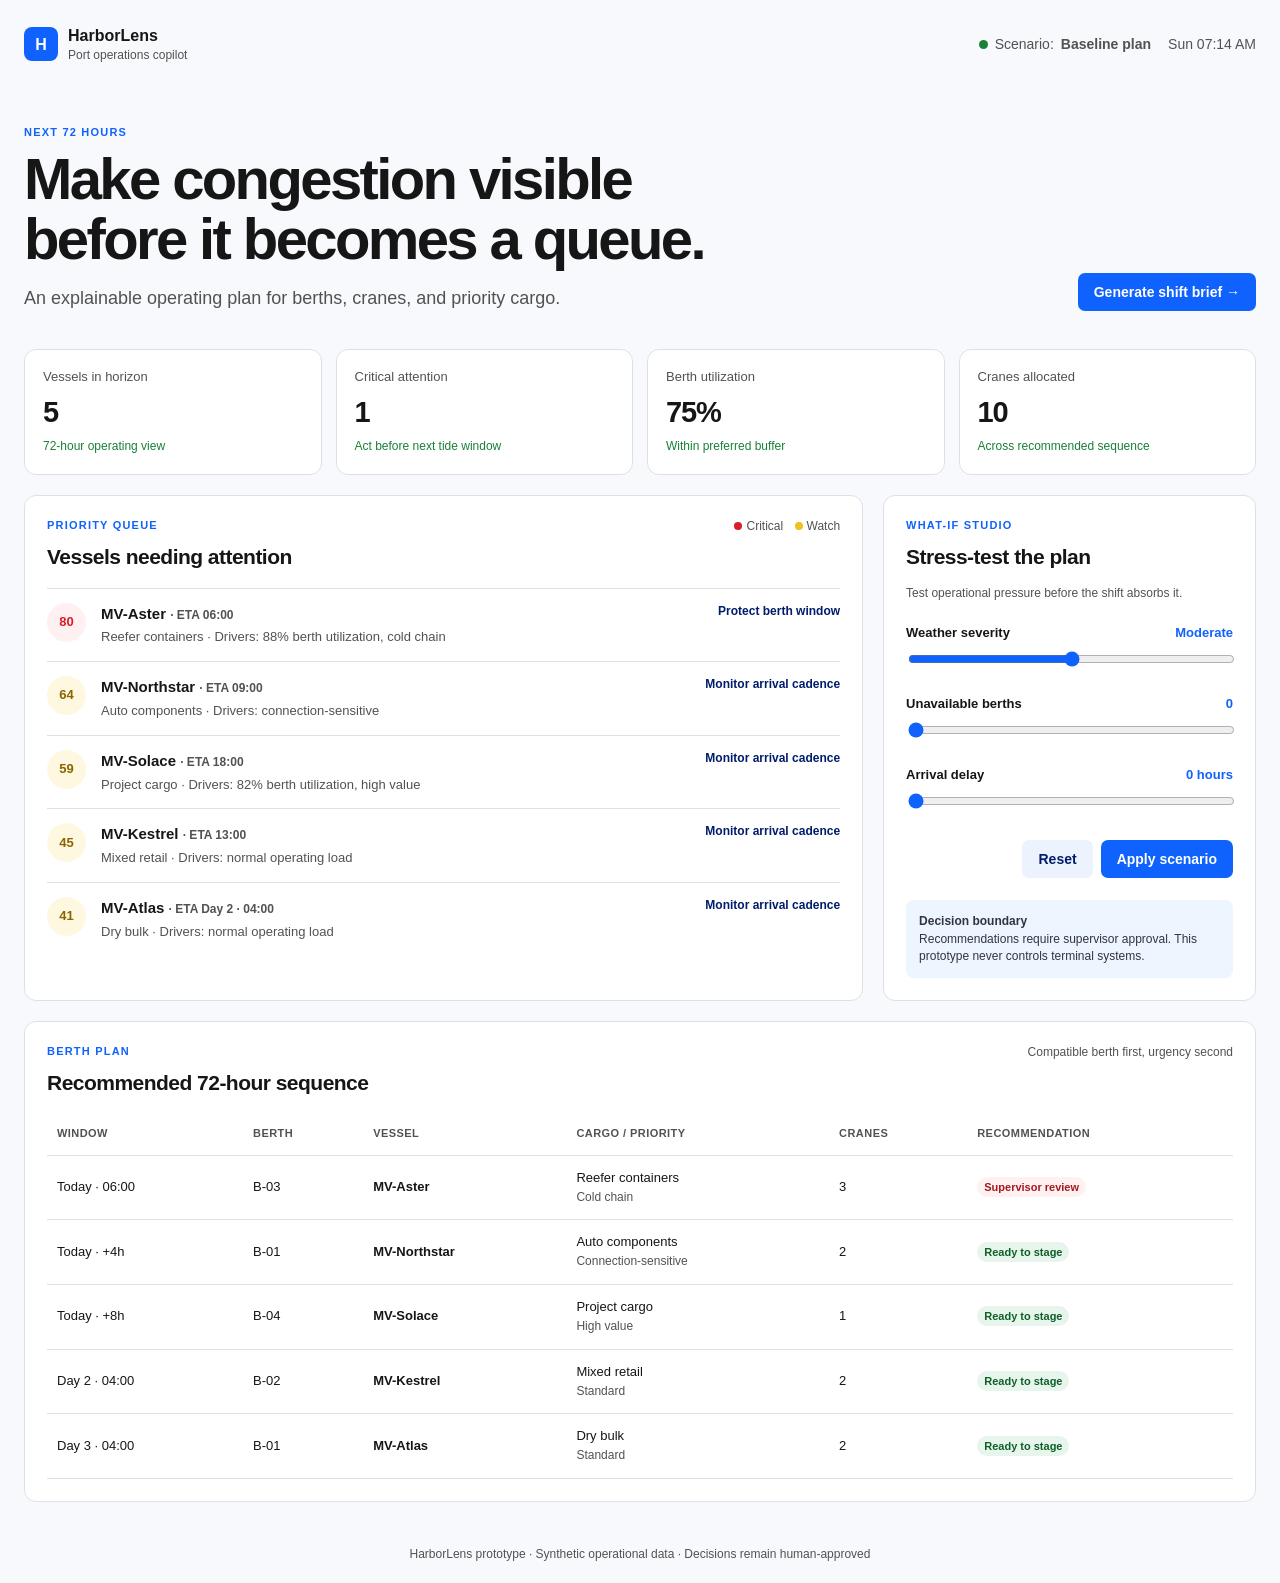
==== src/frontend/index.html @ 8790559b "refactor: separate HarborLens frontend and backend" ====
<!doctype html>
<html lang="en">
  <head>
    <meta charset="UTF-8" />
    <meta name="viewport" content="width=device-width, initial-scale=1.0" />
    <meta name="description" content="HarborLens, explainable port congestion planning." />
    <title>HarborLens | Port Operations Copilot</title>
    <link rel="stylesheet" href="styles.css" />
  </head>
  <body>
    <main class="shell">
      <header class="topbar">
        <div class="brand"><span class="brand-mark" aria-hidden="true">H</span><div><strong>HarborLens</strong><small>Port operations copilot</small></div></div>
        <div class="topbar-status"><span class="dot"></span> Scenario: <strong id="scenario-name">Baseline plan</strong><time id="clock"></time></div>
      </header>

      <section class="hero" aria-labelledby="page-title">
        <div><p class="eyebrow">NEXT 72 HOURS</p><h1 id="page-title">Make congestion visible before it becomes a queue.</h1><p class="lede">An explainable operating plan for berths, cranes, and priority cargo.</p></div>
        <button class="primary" id="brief-button">Generate shift brief <span aria-hidden="true">→</span></button>
      </section>

      <section class="metrics" aria-label="Operational picture" id="metrics"></section>

      <div class="dashboard-grid">
        <section class="panel queue-panel" aria-labelledby="queue-title">
          <div class="panel-heading"><div><p class="eyebrow">PRIORITY QUEUE</p><h2 id="queue-title">Vessels needing attention</h2></div><span class="legend"><i class="critical"></i>Critical <i class="watch"></i>Watch</span></div>
          <div id="vessel-list" class="vessel-list"></div>
        </section>

        <aside class="panel scenario-panel" aria-labelledby="scenario-title">
          <p class="eyebrow">WHAT-IF STUDIO</p><h2 id="scenario-title">Stress-test the plan</h2><p class="subtle">Test operational pressure before the shift absorbs it.</p>
          <label for="weather">Weather severity <output id="weather-value">Moderate</output></label>
          <input id="weather" type="range" min="0" max="2" value="1" step="1" />
          <label for="capacity">Unavailable berths <output id="capacity-value">0</output></label>
          <input id="capacity" type="range" min="0" max="2" value="0" step="1" />
          <label for="arrival">Arrival delay <output id="arrival-value">0 hours</output></label>
          <input id="arrival" type="range" min="0" max="12" value="0" step="2" />
          <div class="scenario-actions"><button class="secondary" id="reset-button">Reset</button><button class="primary" id="apply-button">Apply scenario</button></div>
          <div class="callout"><strong>Decision boundary</strong><br />Recommendations require supervisor approval. This prototype never controls terminal systems.</div>
        </aside>
      </div>

      <section class="panel plan-panel" aria-labelledby="plan-title">
        <div class="panel-heading"><div><p class="eyebrow">BERTH PLAN</p><h2 id="plan-title">Recommended 72-hour sequence</h2></div><span id="plan-note" class="subtle">Compatible berth first, urgency second</span></div>
        <div class="table-wrap"><table><thead><tr><th>Window</th><th>Berth</th><th>Vessel</th><th>Cargo / priority</th><th>Cranes</th><th>Recommendation</th></tr></thead><tbody id="plan-body"></tbody></table></div>
      </section>

      <section class="panel brief-panel" id="brief-panel" aria-labelledby="brief-title" hidden>
        <div class="panel-heading"><div><p class="eyebrow">IBM BOB-READY BRIEF</p><h2 id="brief-title">Grounded shift brief</h2></div><span class="tag">Structured context</span></div>
        <div id="brief-content"></div>
      </section>
    </main>
    <footer>HarborLens prototype · Synthetic operational data · Decisions remain human-approved</footer>
    <script src="app.js"></script>
  </body>
</html>
---- src/frontend/styles.css ----
:root{--blue:#0f62fe;--ink:#161616;--muted:#525252;--line:#dde1e6;--bg:#f7f9fc;--surface:#fff;--red:#da1e28;--amber:#f1c21b;--green:#198038;--navy:#001d6c}*{box-sizing:border-box}body{margin:0;background:var(--bg);color:var(--ink);font-family:IBM Plex Sans,Segoe UI,Arial,sans-serif;line-height:1.45}.shell{max-width:1280px;margin:auto;padding:24px}.topbar{display:flex;justify-content:space-between;align-items:center}.brand{display:flex;align-items:center;gap:10px}.brand-mark{display:grid;place-items:center;width:34px;height:34px;background:var(--blue);color:#fff;font-weight:800;border-radius:8px}.brand small{display:block;color:var(--muted);font-size:12px}.topbar-status{font-size:14px;color:var(--muted);display:flex;gap:7px;align-items:center}.topbar time{margin-left:10px;font-variant-numeric:tabular-nums}.dot{height:9px;width:9px;border-radius:50%;background:var(--green)}.hero{padding:60px 0 38px;display:flex;justify-content:space-between;gap:30px;align-items:end}.eyebrow{color:var(--blue);letter-spacing:.11em;font-size:11px;font-weight:800;margin:0 0 8px}.hero h1{max-width:690px;font-size:clamp(32px,5vw,58px);line-height:1.04;letter-spacing:-.045em;margin:0}.lede{font-size:18px;color:var(--muted);margin:16px 0 0}.primary,.secondary{border:0;border-radius:7px;padding:11px 16px;font-weight:700;font-size:14px;cursor:pointer;white-space:nowrap}.primary{background:var(--blue);color:#fff}.primary:hover{background:#0043ce}.secondary{background:#edf2ff;color:var(--navy)}button:focus-visible,input:focus-visible{outline:3px solid #a6c8ff;outline-offset:2px}.metrics{display:grid;grid-template-columns:repeat(4,1fr);gap:14px;margin-bottom:20px}.metric,.panel{background:var(--surface);border:1px solid var(--line);border-radius:12px}.metric{padding:18px}.metric span{color:var(--muted);font-size:13px;display:block}.metric strong{font-size:29px;letter-spacing:-.04em;display:block;margin-top:4px}.metric em{font-style:normal;font-size:12px;color:var(--green)}.dashboard-grid{display:grid;grid-template-columns:minmax(0,1.8fr) minmax(280px,.8fr);gap:20px}.panel{padding:22px}.panel-heading{display:flex;justify-content:space-between;gap:12px;align-items:start}.panel h2{font-size:21px;letter-spacing:-.025em;margin:0}.legend,.subtle{font-size:12px;color:var(--muted)}.legend i{height:8px;width:8px;border-radius:50%;display:inline-block;margin:0 4px 0 8px}.critical{background:var(--red)}.watch{background:var(--amber)}.vessel-list{margin-top:15px}.vessel{padding:14px 0;border-top:1px solid var(--line);display:grid;grid-template-columns:42px 1fr auto;gap:12px;align-items:start}.score{width:39px;height:39px;display:grid;place-items:center;border-radius:50%;font-size:13px;font-weight:800;background:#fff1f1;color:var(--red)}.score.watch{background:#fff8e1;color:#8a6500}.vessel h3{font-size:15px;margin:0}.vessel p{margin:4px 0 0;color:var(--muted);font-size:13px}.vessel .action{font-size:12px;text-align:right;max-width:150px;color:var(--navy);font-weight:700}.scenario-panel label{display:flex;justify-content:space-between;font-size:13px;font-weight:700;margin-top:22px}.scenario-panel output{color:var(--blue)}input[type=range]{width:100%;accent-color:var(--blue);margin-top:8px}.scenario-actions{display:flex;justify-content:flex-end;gap:8px;margin-top:25px}.callout{font-size:12px;padding:13px;border-radius:8px;background:#edf5ff;margin-top:22px;color:#334}.plan-panel{margin-top:20px}.table-wrap{overflow:auto;margin-top:14px}table{width:100%;border-collapse:collapse;font-size:13px;text-align:left}th{color:var(--muted);font-size:11px;letter-spacing:.04em;text-transform:uppercase}th,td{padding:13px 10px;border-bottom:1px solid var(--line)}td:first-child{font-variant-numeric:tabular-nums;white-space:nowrap}.badge{font-size:11px;padding:4px 7px;border-radius:99px;background:#e8f5ed;color:#0e6027;font-weight:700}.badge.attention{background:#fff1f1;color:#a2191f}.brief-panel{margin-top:20px;border-color:#a6c8ff}.tag{color:var(--navy);background:#edf2ff;border-radius:99px;padding:4px 8px;font-size:11px;font-weight:700}.brief-grid{display:grid;grid-template-columns:1fr 1fr;gap:22px;margin-top:15px}.brief-grid h3{font-size:14px;margin:0 0 7px}.brief-grid p,.brief-grid li{font-size:13px;color:#393939}.brief-grid ul{padding-left:18px;margin:0}footer{text-align:center;color:var(--muted);font-size:12px;padding:20px}@media(max-width:760px){.shell{padding:16px}.topbar-status{display:none}.hero{padding:38px 0 28px;align-items:start;flex-direction:column}.metrics{grid-template-columns:1fr 1fr}.dashboard-grid{grid-template-columns:1fr}.brief-grid{grid-template-columns:1fr}.vessel{grid-template-columns:39px 1fr}.vessel .action{grid-column:2;text-align:left}}
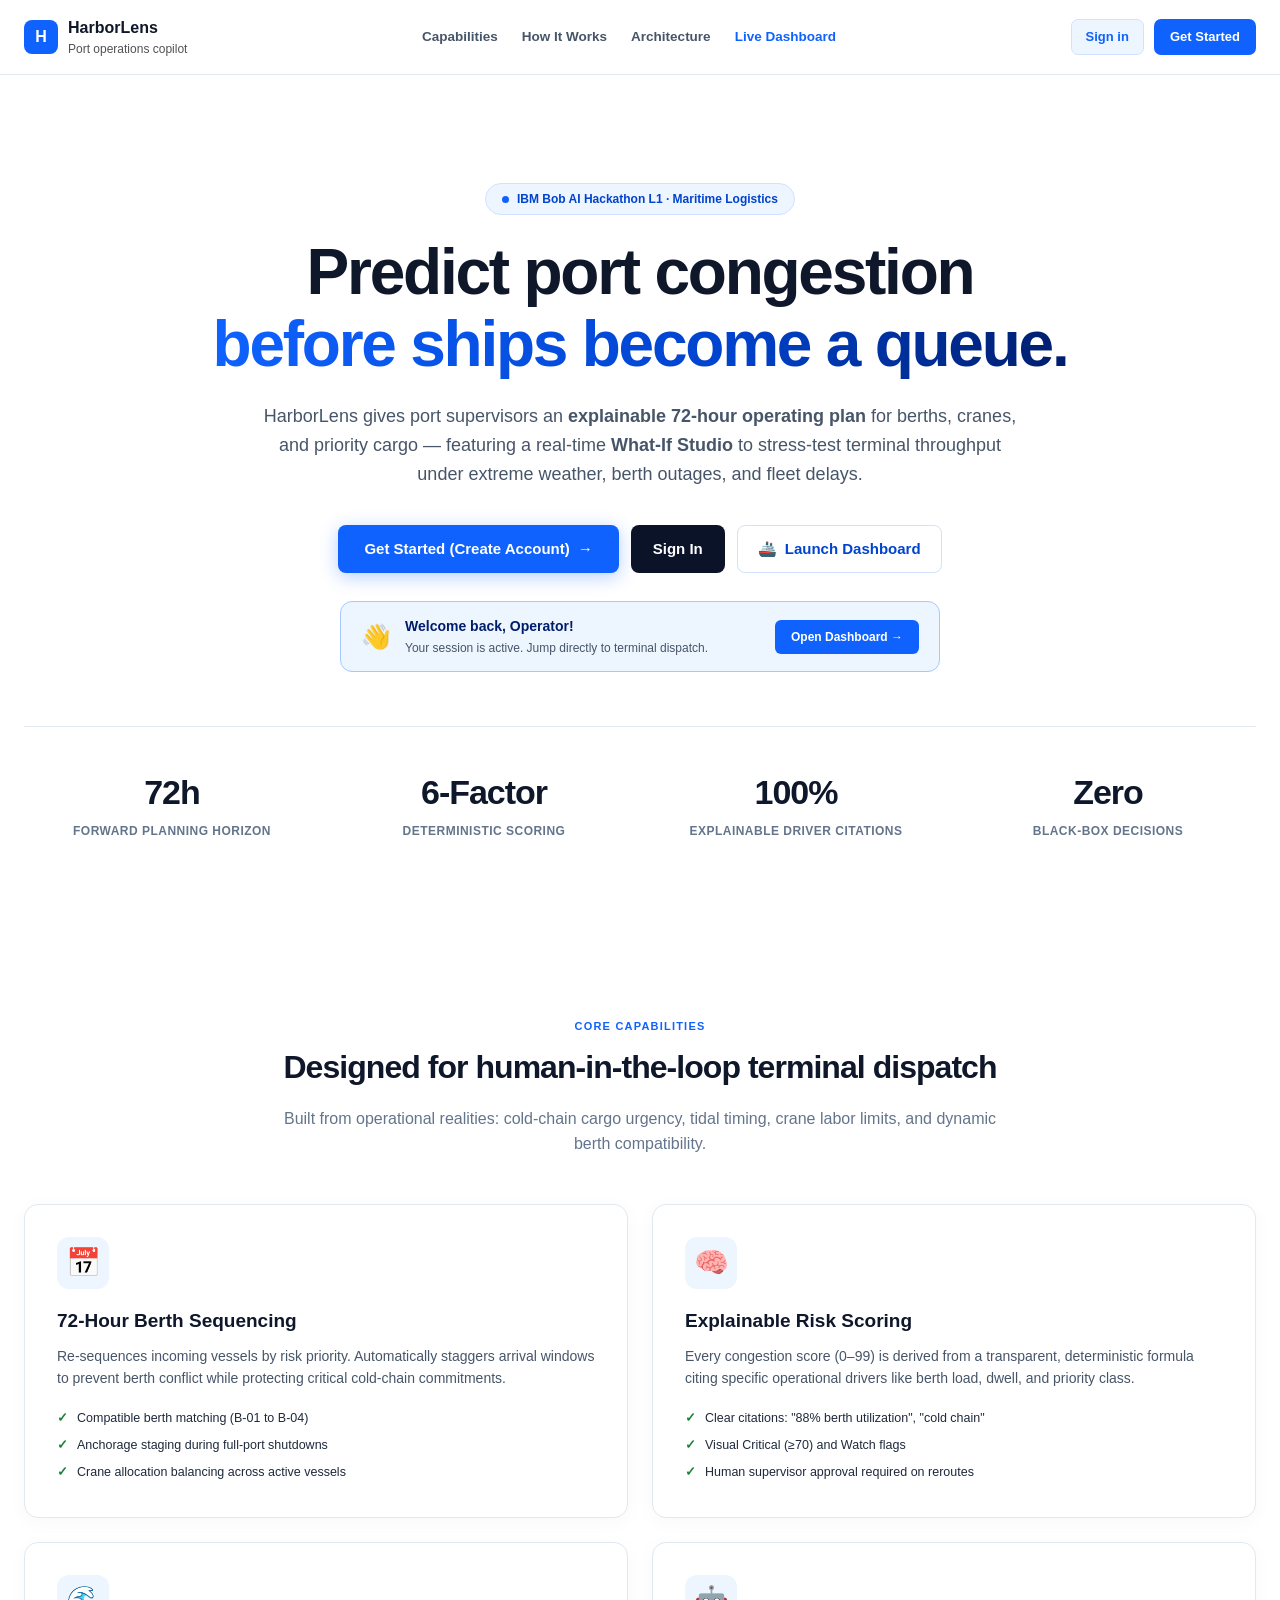
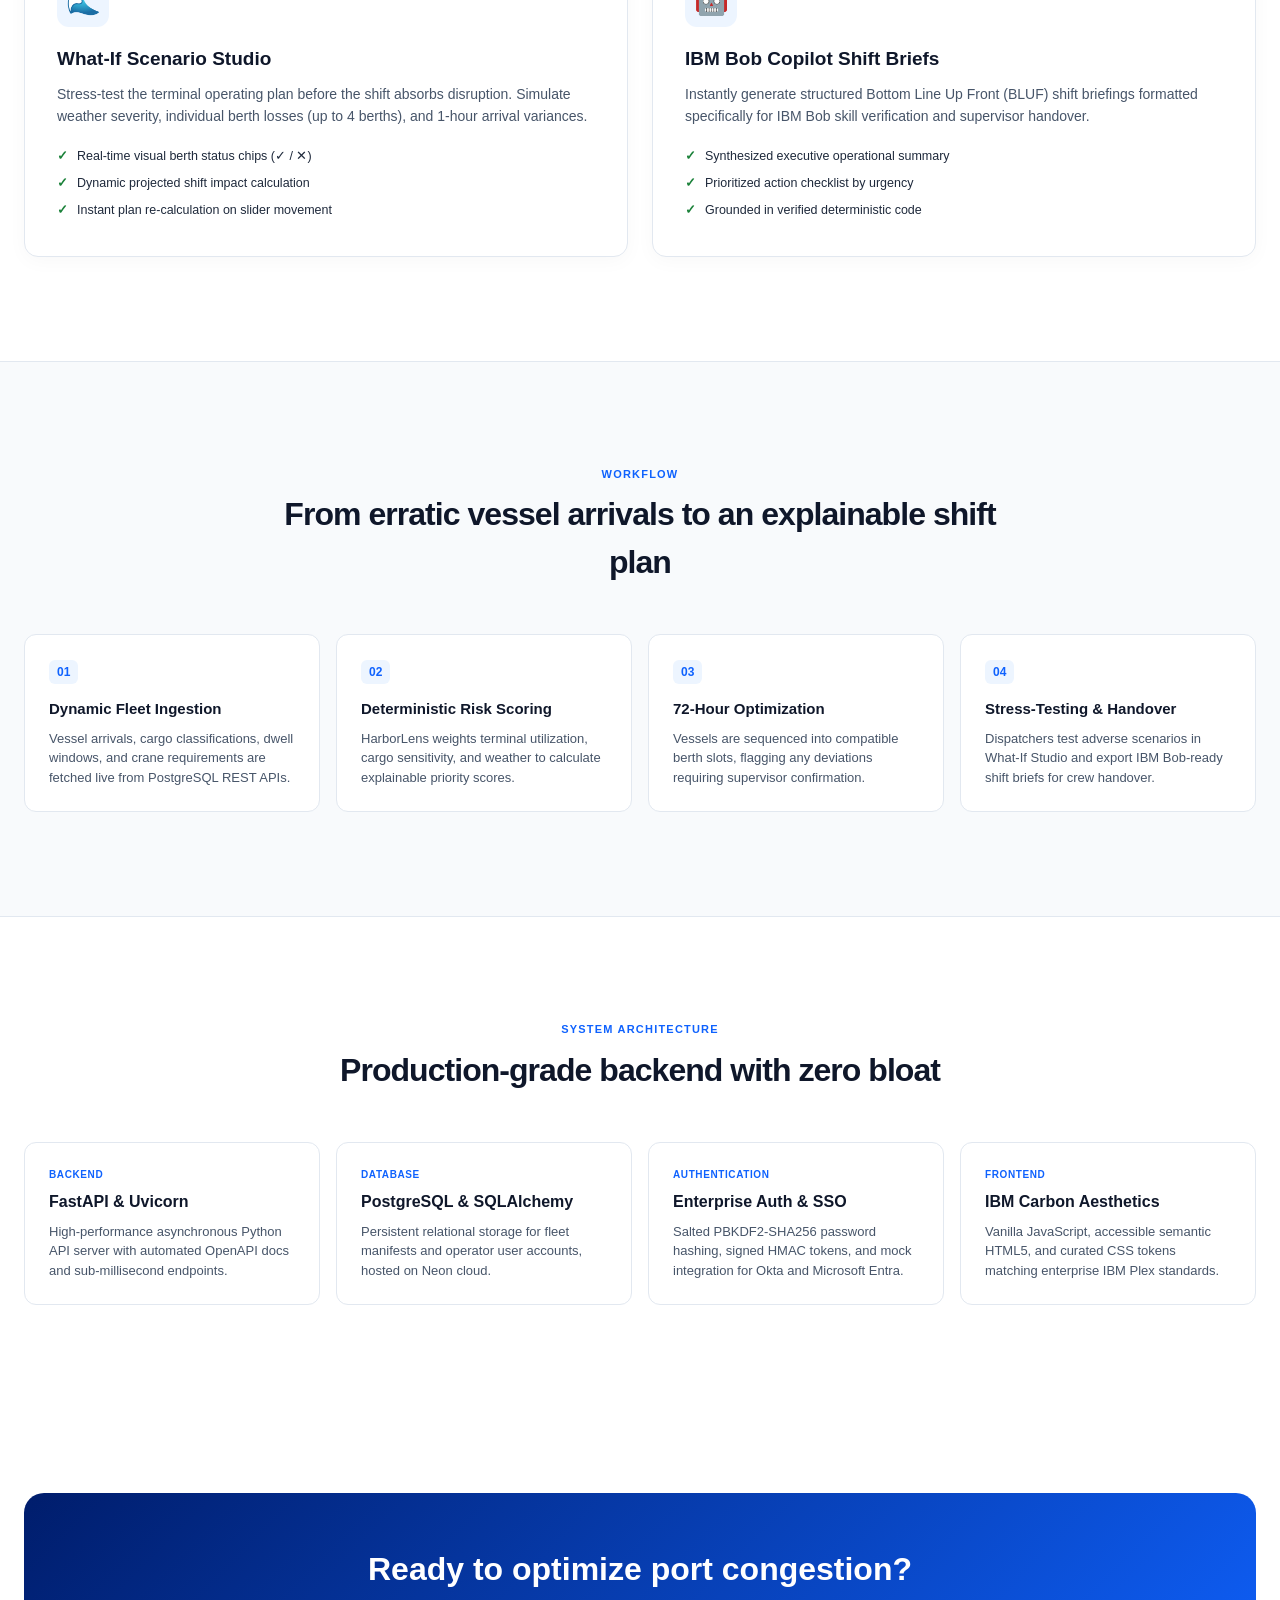
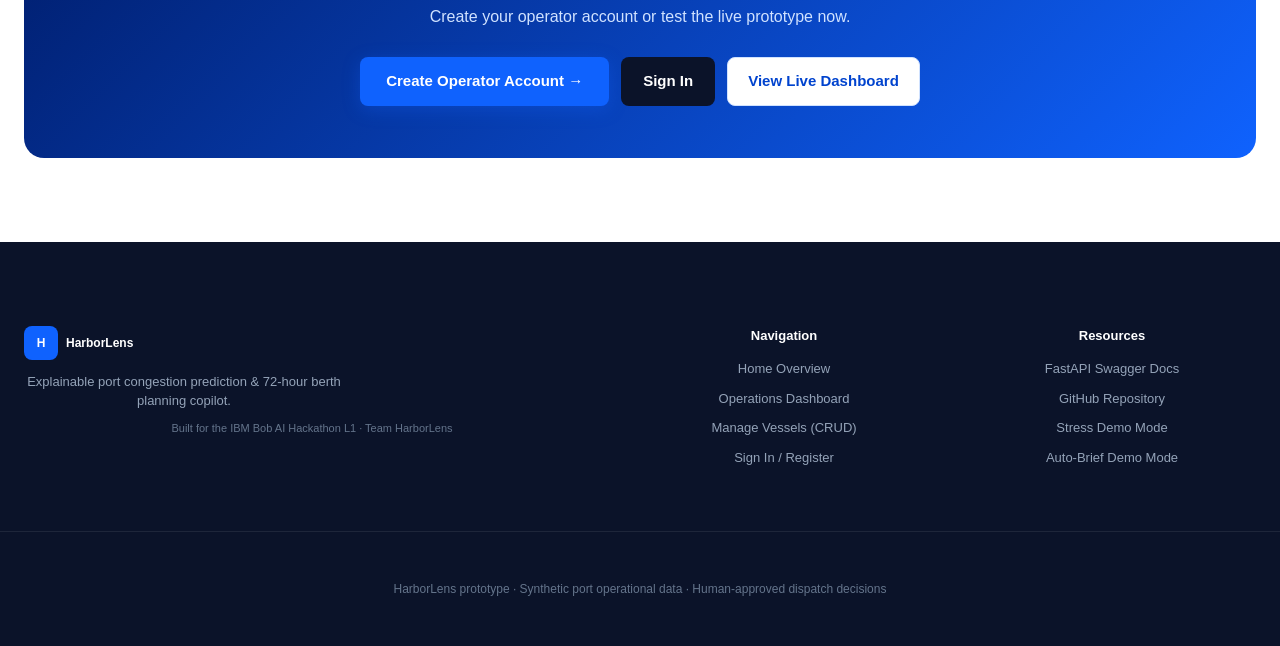
==== commit 12d75cbc: "feat: full-stack upgrade — dynamic DB, auth, admin CRUD, sign-out → landing page - Backend: FastAPI " ====
--- a/src/frontend/index.html
+++ b/src/frontend/index.html
@@ -3,54 +3,338 @@
   <head>
     <meta charset="UTF-8" />
     <meta name="viewport" content="width=device-width, initial-scale=1.0" />
-    <meta name="description" content="HarborLens, explainable port congestion planning." />
-    <title>HarborLens | Port Operations Copilot</title>
+    <meta name="description" content="HarborLens — Explainable port congestion prediction and 72-hour berth/crane planning copilot." />
+    <title>HarborLens | Port Operations Copilot & Congestion Intelligence</title>
     <link rel="stylesheet" href="styles.css" />
   </head>
-  <body>
-    <main class="shell">
-      <header class="topbar">
-        <div class="brand"><span class="brand-mark" aria-hidden="true">H</span><div><strong>HarborLens</strong><small>Port operations copilot</small></div></div>
-        <div class="topbar-status"><span class="dot"></span> Scenario: <strong id="scenario-name">Baseline plan</strong><time id="clock"></time></div>
-      </header>
-
-      <section class="hero" aria-labelledby="page-title">
-        <div><p class="eyebrow">NEXT 72 HOURS</p><h1 id="page-title">Make congestion visible before it becomes a queue.</h1><p class="lede">An explainable operating plan for berths, cranes, and priority cargo.</p></div>
-        <button class="primary" id="brief-button">Generate shift brief <span aria-hidden="true">→</span></button>
-      </section>
-
-      <section class="metrics" aria-label="Operational picture" id="metrics"></section>
-
-      <div class="dashboard-grid">
-        <section class="panel queue-panel" aria-labelledby="queue-title">
-          <div class="panel-heading"><div><p class="eyebrow">PRIORITY QUEUE</p><h2 id="queue-title">Vessels needing attention</h2></div><span class="legend"><i class="critical"></i>Critical <i class="watch"></i>Watch</span></div>
-          <div id="vessel-list" class="vessel-list"></div>
-        </section>
-
-        <aside class="panel scenario-panel" aria-labelledby="scenario-title">
-          <p class="eyebrow">WHAT-IF STUDIO</p><h2 id="scenario-title">Stress-test the plan</h2><p class="subtle">Test operational pressure before the shift absorbs it.</p>
-          <label for="weather">Weather severity <output id="weather-value">Moderate</output></label>
-          <input id="weather" type="range" min="0" max="2" value="1" step="1" />
-          <label for="capacity">Unavailable berths <output id="capacity-value">0</output></label>
-          <input id="capacity" type="range" min="0" max="2" value="0" step="1" />
-          <label for="arrival">Arrival delay <output id="arrival-value">0 hours</output></label>
-          <input id="arrival" type="range" min="0" max="12" value="0" step="2" />
-          <div class="scenario-actions"><button class="secondary" id="reset-button">Reset</button><button class="primary" id="apply-button">Apply scenario</button></div>
-          <div class="callout"><strong>Decision boundary</strong><br />Recommendations require supervisor approval. This prototype never controls terminal systems.</div>
-        </aside>
-      </div>
-
-      <section class="panel plan-panel" aria-labelledby="plan-title">
-        <div class="panel-heading"><div><p class="eyebrow">BERTH PLAN</p><h2 id="plan-title">Recommended 72-hour sequence</h2></div><span id="plan-note" class="subtle">Compatible berth first, urgency second</span></div>
-        <div class="table-wrap"><table><thead><tr><th>Window</th><th>Berth</th><th>Vessel</th><th>Cargo / priority</th><th>Cranes</th><th>Recommendation</th></tr></thead><tbody id="plan-body"></tbody></table></div>
-      </section>
-
-      <section class="panel brief-panel" id="brief-panel" aria-labelledby="brief-title" hidden>
-        <div class="panel-heading"><div><p class="eyebrow">IBM BOB-READY BRIEF</p><h2 id="brief-title">Grounded shift brief</h2></div><span class="tag">Structured context</span></div>
-        <div id="brief-content"></div>
-      </section>
-    </main>
-    <footer>HarborLens prototype · Synthetic operational data · Decisions remain human-approved</footer>
-    <script src="app.js"></script>
+  <body class="landing-body">
+    <!-- Navigation Header -->
+    <header class="landing-header">
+      <div class="shell landing-nav-shell">
+        <div class="brand">
+          <a href="index.html" class="brand-link">
+            <span class="brand-mark" aria-hidden="true">H</span>
+            <div>
+              <strong>HarborLens</strong>
+              <small>Port operations copilot</small>
+            </div>
+          </a>
+        </div>
+
+        <nav class="landing-nav-links">
+          <a href="#capabilities">Capabilities</a>
+          <a href="#how-it-works">How It Works</a>
+          <a href="#architecture">Architecture</a>
+          <a href="dashboard.html" class="nav-highlight">Live Dashboard</a>
+        </nav>
+
+        <div class="landing-nav-auth" id="landing-auth-container">
+          <a href="login.html#signin" class="btn-landing-secondary">Sign in</a>
+          <a href="login.html#register" class="btn-landing-primary">Get Started</a>
+        </div>
+      </div>
+    </header>
+
+    <!-- Hero Section -->
+    <section class="landing-hero">
+      <div class="shell">
+        <div class="landing-badge-row">
+          <span class="landing-badge">
+            <span class="landing-badge-dot"></span>
+            IBM Bob AI Hackathon L1 · Maritime Logistics
+          </span>
+        </div>
+
+        <h1 class="landing-headline">
+          Predict port congestion <br />
+          <span class="headline-gradient">before ships become a queue.</span>
+        </h1>
+
+        <p class="landing-subhead">
+          HarborLens gives port supervisors an <strong>explainable 72-hour operating plan</strong> for berths, cranes, and priority cargo — featuring a real-time <strong>What-If Studio</strong> to stress-test terminal throughput under extreme weather, berth outages, and fleet delays.
+        </p>
+
+        <div class="landing-cta-group">
+          <a href="login.html#register" class="btn-cta-primary" id="cta-get-started">
+            Get Started (Create Account)
+            <span aria-hidden="true">→</span>
+          </a>
+          <a href="login.html#signin" class="btn-cta-secondary" id="cta-signin">
+            Sign In
+          </a>
+          <a href="dashboard.html" class="btn-cta-ghost">
+            <span>🚢</span> Launch Dashboard
+          </a>
+        </div>
+
+        <!-- Logged In Quick Banner (Dynamically shown if signed in) -->
+        <div id="logged-in-banner" class="logged-in-banner" hidden>
+          <span class="logged-in-icon">👋</span>
+          <div>
+            <strong>Welcome back, <span id="banner-user-name">Operator</span>!</strong>
+            <p>Your session is active. Jump directly to terminal dispatch.</p>
+          </div>
+          <a href="dashboard.html" class="btn-banner-dashboard">Open Dashboard →</a>
+        </div>
+
+        <!-- Stats Bar -->
+        <div class="landing-stats-grid">
+          <div class="landing-stat-card">
+            <strong>72h</strong>
+            <span>Forward Planning Horizon</span>
+          </div>
+          <div class="landing-stat-card">
+            <strong>6-Factor</strong>
+            <span>Deterministic Scoring</span>
+          </div>
+          <div class="landing-stat-card">
+            <strong>100%</strong>
+            <span>Explainable Driver Citations</span>
+          </div>
+          <div class="landing-stat-card">
+            <strong>Zero</strong>
+            <span>Black-Box Decisions</span>
+          </div>
+        </div>
+      </div>
+    </section>
+
+    <!-- Capabilities Section -->
+    <section class="landing-section" id="capabilities">
+      <div class="shell">
+        <div class="section-header">
+          <p class="eyebrow">CORE CAPABILITIES</p>
+          <h2>Designed for human-in-the-loop terminal dispatch</h2>
+          <p class="section-lede">
+            Built from operational realities: cold-chain cargo urgency, tidal timing, crane labor limits, and dynamic berth compatibility.
+          </p>
+        </div>
+
+        <div class="capabilities-grid">
+          <!-- Card 1 -->
+          <article class="capability-card">
+            <div class="cap-icon-box">📅</div>
+            <h3>72-Hour Berth Sequencing</h3>
+            <p>
+              Re-sequences incoming vessels by risk priority. Automatically staggers arrival windows to prevent berth conflict while protecting critical cold-chain commitments.
+            </p>
+            <ul class="cap-features">
+              <li>Compatible berth matching (B-01 to B-04)</li>
+              <li>Anchorage staging during full-port shutdowns</li>
+              <li>Crane allocation balancing across active vessels</li>
+            </ul>
+          </article>
+
+          <!-- Card 2 -->
+          <article class="capability-card">
+            <div class="cap-icon-box">🧠</div>
+            <h3>Explainable Risk Scoring</h3>
+            <p>
+              Every congestion score (0–99) is derived from a transparent, deterministic formula citing specific operational drivers like berth load, dwell, and priority class.
+            </p>
+            <ul class="cap-features">
+              <li>Clear citations: "88% berth utilization", "cold chain"</li>
+              <li>Visual Critical (≥70) and Watch flags</li>
+              <li>Human supervisor approval required on reroutes</li>
+            </ul>
+          </article>
+
+          <!-- Card 3 -->
+          <article class="capability-card">
+            <div class="cap-icon-box">🌊</div>
+            <h3>What-If Scenario Studio</h3>
+            <p>
+              Stress-test the terminal operating plan before the shift absorbs disruption. Simulate weather severity, individual berth losses (up to 4 berths), and 1-hour arrival variances.
+            </p>
+            <ul class="cap-features">
+              <li>Real-time visual berth status chips (✓ / ✕)</li>
+              <li>Dynamic projected shift impact calculation</li>
+              <li>Instant plan re-calculation on slider movement</li>
+            </ul>
+          </article>
+
+          <!-- Card 4 -->
+          <article class="capability-card">
+            <div class="cap-icon-box">🤖</div>
+            <h3>IBM Bob Copilot Shift Briefs</h3>
+            <p>
+              Instantly generate structured Bottom Line Up Front (BLUF) shift briefings formatted specifically for IBM Bob skill verification and supervisor handover.
+            </p>
+            <ul class="cap-features">
+              <li>Synthesized executive operational summary</li>
+              <li>Prioritized action checklist by urgency</li>
+              <li>Grounded in verified deterministic code</li>
+            </ul>
+          </article>
+        </div>
+      </div>
+    </section>
+
+    <!-- How It Works Section -->
+    <section class="landing-section section-alternate" id="how-it-works">
+      <div class="shell">
+        <div class="section-header">
+          <p class="eyebrow">WORKFLOW</p>
+          <h2>From erratic vessel arrivals to an explainable shift plan</h2>
+        </div>
+
+        <div class="workflow-steps">
+          <div class="step-card">
+            <span class="step-number">01</span>
+            <h4>Dynamic Fleet Ingestion</h4>
+            <p>Vessel arrivals, cargo classifications, dwell windows, and crane requirements are fetched live from PostgreSQL REST APIs.</p>
+          </div>
+          <div class="step-card">
+            <span class="step-number">02</span>
+            <h4>Deterministic Risk Scoring</h4>
+            <p>HarborLens weights terminal utilization, cargo sensitivity, and weather to calculate explainable priority scores.</p>
+          </div>
+          <div class="step-card">
+            <span class="step-number">03</span>
+            <h4>72-Hour Optimization</h4>
+            <p>Vessels are sequenced into compatible berth slots, flagging any deviations requiring supervisor confirmation.</p>
+          </div>
+          <div class="step-card">
+            <span class="step-number">04</span>
+            <h4>Stress-Testing & Handover</h4>
+            <p>Dispatchers test adverse scenarios in What-If Studio and export IBM Bob-ready shift briefs for crew handover.</p>
+          </div>
+        </div>
+      </div>
+    </section>
+
+    <!-- Architecture & Technology Section -->
+    <section class="landing-section" id="architecture">
+      <div class="shell">
+        <div class="section-header">
+          <p class="eyebrow">SYSTEM ARCHITECTURE</p>
+          <h2>Production-grade backend with zero bloat</h2>
+        </div>
+
+        <div class="tech-grid">
+          <div class="tech-card">
+            <div class="tech-badge">BACKEND</div>
+            <h3>FastAPI & Uvicorn</h3>
+            <p>High-performance asynchronous Python API server with automated OpenAPI docs and sub-millisecond endpoints.</p>
+          </div>
+          <div class="tech-card">
+            <div class="tech-badge">DATABASE</div>
+            <h3>PostgreSQL & SQLAlchemy</h3>
+            <p>Persistent relational storage for fleet manifests and operator user accounts, hosted on Neon cloud.</p>
+          </div>
+          <div class="tech-card">
+            <div class="tech-badge">AUTHENTICATION</div>
+            <h3>Enterprise Auth & SSO</h3>
+            <p>Salted PBKDF2-SHA256 password hashing, signed HMAC tokens, and mock integration for Okta and Microsoft Entra.</p>
+          </div>
+          <div class="tech-card">
+            <div class="tech-badge">FRONTEND</div>
+            <h3>IBM Carbon Aesthetics</h3>
+            <p>Vanilla JavaScript, accessible semantic HTML5, and curated CSS tokens matching enterprise IBM Plex standards.</p>
+          </div>
+        </div>
+      </div>
+    </section>
+
+    <!-- CTA Banner Section -->
+    <section class="landing-cta-banner">
+      <div class="shell">
+        <div class="cta-banner-card">
+          <h2>Ready to optimize port congestion?</h2>
+          <p>Create your operator account or test the live prototype now.</p>
+          <div class="cta-banner-buttons">
+            <a href="login.html#register" class="btn-cta-primary">Create Operator Account →</a>
+            <a href="login.html#signin" class="btn-cta-secondary">Sign In</a>
+            <a href="dashboard.html" class="btn-cta-ghost">View Live Dashboard</a>
+          </div>
+        </div>
+      </div>
+    </section>
+
+    <!-- Footer -->
+    <footer class="landing-footer">
+      <div class="shell landing-footer-shell">
+        <div class="footer-brand">
+          <div class="brand">
+            <span class="brand-mark">H</span>
+            <strong>HarborLens</strong>
+          </div>
+          <p>Explainable port congestion prediction & 72-hour berth planning copilot.</p>
+          <small>Built for the IBM Bob AI Hackathon L1 · Team HarborLens</small>
+        </div>
+
+        <div class="footer-links-group">
+          <strong>Navigation</strong>
+          <a href="index.html">Home Overview</a>
+          <a href="dashboard.html">Operations Dashboard</a>
+          <a href="admin.html">Manage Vessels (CRUD)</a>
+          <a href="login.html">Sign In / Register</a>
+        </div>
+
+        <div class="footer-links-group">
+          <strong>Resources</strong>
+          <a href="/docs" target="_blank">FastAPI Swagger Docs</a>
+          <a href="https://github.com/dhruv492/bob-ai-hackathon-harborlenscrew" target="_blank">GitHub Repository</a>
+          <a href="dashboard.html?demo=stress">Stress Demo Mode</a>
+          <a href="dashboard.html?demo=brief">Auto-Brief Demo Mode</a>
+        </div>
+      </div>
+      <div class="footer-bottom">
+        <div class="shell">
+          HarborLens prototype · Synthetic port operational data · Human-approved dispatch decisions
+        </div>
+      </div>
+    </footer>
+
+    <!-- Auth Recognition Script -->
+    <script>
+      (() => {
+        const rawUser = localStorage.getItem('hl_user');
+        if (rawUser) {
+          try {
+            const user = JSON.parse(rawUser);
+            // Update nav buttons
+            const authContainer = document.getElementById('landing-auth-container');
+            if (authContainer) {
+              authContainer.innerHTML = `
+                <div class="user-pill" title="${user.email}">
+                  <span class="user-pill-icon">👤</span>
+                  <span>${user.full_name}</span>
+                </div>
+                <a href="dashboard.html" class="btn-landing-primary">Dashboard →</a>
+                <button type="button" class="btn-landing-secondary" id="landing-signout" style="cursor:pointer">Sign out</button>
+              `;
+              document.getElementById('landing-signout').addEventListener('click', () => {
+                localStorage.removeItem('hl_token');
+                localStorage.removeItem('hl_user');
+                window.location.href = 'index.html';
+              });
+            }
+
+            // Update CTA buttons
+            const btnGetStarted = document.getElementById('cta-get-started');
+            if (btnGetStarted) {
+              btnGetStarted.textContent = 'Go to Dashboard →';
+              btnGetStarted.href = 'dashboard.html';
+            }
+            const btnSignin = document.getElementById('cta-signin');
+            if (btnSignin) {
+              btnSignin.textContent = 'Manage Vessels';
+              btnSignin.href = 'admin.html';
+            }
+
+            // Show welcome back banner
+            const banner = document.getElementById('logged-in-banner');
+            const nameEl = document.getElementById('banner-user-name');
+            if (banner && nameEl) {
+              nameEl.textContent = user.full_name;
+              banner.hidden = false;
+            }
+          } catch (e) {
+            console.error('Error parsing stored user:', e);
+          }
+        }
+      })();
+    </script>
   </body>
 </html>
--- a/src/frontend/styles.css
+++ b/src/frontend/styles.css
@@ -1 +1,245 @@
-:root{--blue:#0f62fe;--ink:#161616;--muted:#525252;--line:#dde1e6;--bg:#f7f9fc;--surface:#fff;--red:#da1e28;--amber:#f1c21b;--green:#198038;--navy:#001d6c}*{box-sizing:border-box}body{margin:0;background:var(--bg);color:var(--ink);font-family:IBM Plex Sans,Segoe UI,Arial,sans-serif;line-height:1.45}.shell{max-width:1280px;margin:auto;padding:24px}.topbar{display:flex;justify-content:space-between;align-items:center}.brand{display:flex;align-items:center;gap:10px}.brand-mark{display:grid;place-items:center;width:34px;height:34px;background:var(--blue);color:#fff;font-weight:800;border-radius:8px}.brand small{display:block;color:var(--muted);font-size:12px}.topbar-status{font-size:14px;color:var(--muted);display:flex;gap:7px;align-items:center}.topbar time{margin-left:10px;font-variant-numeric:tabular-nums}.dot{height:9px;width:9px;border-radius:50%;background:var(--green)}.hero{padding:60px 0 38px;display:flex;justify-content:space-between;gap:30px;align-items:end}.eyebrow{color:var(--blue);letter-spacing:.11em;font-size:11px;font-weight:800;margin:0 0 8px}.hero h1{max-width:690px;font-size:clamp(32px,5vw,58px);line-height:1.04;letter-spacing:-.045em;margin:0}.lede{font-size:18px;color:var(--muted);margin:16px 0 0}.primary,.secondary{border:0;border-radius:7px;padding:11px 16px;font-weight:700;font-size:14px;cursor:pointer;white-space:nowrap}.primary{background:var(--blue);color:#fff}.primary:hover{background:#0043ce}.secondary{background:#edf2ff;color:var(--navy)}button:focus-visible,input:focus-visible{outline:3px solid #a6c8ff;outline-offset:2px}.metrics{display:grid;grid-template-columns:repeat(4,1fr);gap:14px;margin-bottom:20px}.metric,.panel{background:var(--surface);border:1px solid var(--line);border-radius:12px}.metric{padding:18px}.metric span{color:var(--muted);font-size:13px;display:block}.metric strong{font-size:29px;letter-spacing:-.04em;display:block;margin-top:4px}.metric em{font-style:normal;font-size:12px;color:var(--green)}.dashboard-grid{display:grid;grid-template-columns:minmax(0,1.8fr) minmax(280px,.8fr);gap:20px}.panel{padding:22px}.panel-heading{display:flex;justify-content:space-between;gap:12px;align-items:start}.panel h2{font-size:21px;letter-spacing:-.025em;margin:0}.legend,.subtle{font-size:12px;color:var(--muted)}.legend i{height:8px;width:8px;border-radius:50%;display:inline-block;margin:0 4px 0 8px}.critical{background:var(--red)}.watch{background:var(--amber)}.vessel-list{margin-top:15px}.vessel{padding:14px 0;border-top:1px solid var(--line);display:grid;grid-template-columns:42px 1fr auto;gap:12px;align-items:start}.score{width:39px;height:39px;display:grid;place-items:center;border-radius:50%;font-size:13px;font-weight:800;background:#fff1f1;color:var(--red)}.score.watch{background:#fff8e1;color:#8a6500}.vessel h3{font-size:15px;margin:0}.vessel p{margin:4px 0 0;color:var(--muted);font-size:13px}.vessel .action{font-size:12px;text-align:right;max-width:150px;color:var(--navy);font-weight:700}.scenario-panel label{display:flex;justify-content:space-between;font-size:13px;font-weight:700;margin-top:22px}.scenario-panel output{color:var(--blue)}input[type=range]{width:100%;accent-color:var(--blue);margin-top:8px}.scenario-actions{display:flex;justify-content:flex-end;gap:8px;margin-top:25px}.callout{font-size:12px;padding:13px;border-radius:8px;background:#edf5ff;margin-top:22px;color:#334}.plan-panel{margin-top:20px}.table-wrap{overflow:auto;margin-top:14px}table{width:100%;border-collapse:collapse;font-size:13px;text-align:left}th{color:var(--muted);font-size:11px;letter-spacing:.04em;text-transform:uppercase}th,td{padding:13px 10px;border-bottom:1px solid var(--line)}td:first-child{font-variant-numeric:tabular-nums;white-space:nowrap}.badge{font-size:11px;padding:4px 7px;border-radius:99px;background:#e8f5ed;color:#0e6027;font-weight:700}.badge.attention{background:#fff1f1;color:#a2191f}.brief-panel{margin-top:20px;border-color:#a6c8ff}.tag{color:var(--navy);background:#edf2ff;border-radius:99px;padding:4px 8px;font-size:11px;font-weight:700}.brief-grid{display:grid;grid-template-columns:1fr 1fr;gap:22px;margin-top:15px}.brief-grid h3{font-size:14px;margin:0 0 7px}.brief-grid p,.brief-grid li{font-size:13px;color:#393939}.brief-grid ul{padding-left:18px;margin:0}footer{text-align:center;color:var(--muted);font-size:12px;padding:20px}@media(max-width:760px){.shell{padding:16px}.topbar-status{display:none}.hero{padding:38px 0 28px;align-items:start;flex-direction:column}.metrics{grid-template-columns:1fr 1fr}.dashboard-grid{grid-template-columns:1fr}.brief-grid{grid-template-columns:1fr}.vessel{grid-template-columns:39px 1fr}.vessel .action{grid-column:2;text-align:left}}
+:root{--blue:#0f62fe;--ink:#161616;--muted:#525252;--line:#dde1e6;--bg:#f7f9fc;--surface:#fff;--red:#da1e28;--amber:#f1c21b;--green:#198038;--navy:#001d6c}::selection{background:var(--blue);color:#fff}::-moz-selection{background:var(--blue);color:#fff}*{box-sizing:border-box}body{margin:0;background:var(--bg);color:var(--ink);font-family:IBM Plex Sans,Segoe UI,Arial,sans-serif;line-height:1.5}.shell{max-width:1280px;margin:auto;padding:24px}.topbar{display:flex;justify-content:space-between;align-items:center}.brand{display:flex;align-items:center;gap:10px}.brand-mark{display:grid;place-items:center;width:34px;height:34px;background:var(--blue);color:#fff;font-weight:800;border-radius:8px}.brand small{display:block;color:var(--muted);font-size:12px}.topbar-status{font-size:14px;color:var(--muted);display:flex;gap:7px;align-items:center}.topbar time{margin-left:10px;font-variant-numeric:tabular-nums}.dot{height:9px;width:9px;border-radius:50%;background:var(--green)}.hero{padding:54px 0 34px;display:flex;justify-content:space-between;gap:30px;align-items:end}.eyebrow{color:var(--blue);letter-spacing:.11em;font-size:11px;font-weight:800;margin:0 0 6px}.hero h1{max-width:720px;font-size:clamp(30px,4.5vw,52px);line-height:1.2;letter-spacing:-.025em;margin:0}.lede{font-size:17px;color:var(--muted);margin:14px 0 0}.primary,.secondary{border:0;border-radius:7px;padding:11px 16px;font-weight:700;font-size:14px;cursor:pointer;white-space:nowrap}.primary{background:var(--blue);color:#fff}.primary:hover{background:#0043ce}.secondary{background:#edf2ff;color:var(--navy)}button:focus-visible,input:focus-visible{outline:3px solid #a6c8ff;outline-offset:2px}.metrics{display:grid;grid-template-columns:repeat(4,1fr);gap:14px;margin-bottom:20px}.metric,.panel{background:var(--surface);border:1px solid var(--line);border-radius:12px}.metric{padding:18px}.metric span{color:var(--muted);font-size:13px;display:block}.metric strong{font-size:29px;letter-spacing:-.04em;display:block;margin-top:4px}.metric em{font-style:normal;font-size:12px;color:var(--green)}.dashboard-grid{display:grid;grid-template-columns:minmax(0,1.8fr) minmax(300px,.9fr);gap:20px}.panel{padding:22px}.panel-heading{display:flex;justify-content:space-between;gap:12px;align-items:start}.panel h2{font-size:21px;letter-spacing:-.025em;margin:0}.legend,.subtle{font-size:12px;color:var(--muted)}.legend i{height:8px;width:8px;border-radius:50%;display:inline-block;margin:0 4px 0 8px}.critical{background:var(--red)}.watch{background:var(--amber)}.vessel-list{margin-top:15px}.vessel{padding:14px 0;border-top:1px solid var(--line);display:grid;grid-template-columns:42px 1fr auto;gap:12px;align-items:start}.score{width:39px;height:39px;display:grid;place-items:center;border-radius:50%;font-size:13px;font-weight:800;background:#fff1f1;color:var(--red)}.score.watch{background:#fff8e1;color:#8a6500}.vessel h3{font-size:15px;margin:0}.vessel p{margin:4px 0 0;color:var(--muted);font-size:13px}.vessel .action{font-size:12px;text-align:right;max-width:150px;color:var(--navy);font-weight:700}.scenario-actions{display:flex;justify-content:flex-end;gap:8px;margin-top:20px}.plan-panel{margin-top:20px}.table-wrap{overflow:auto;margin-top:14px}table{width:100%;border-collapse:collapse;font-size:13px;text-align:left}th{color:var(--muted);font-size:11px;letter-spacing:.04em;text-transform:uppercase}th,td{padding:13px 10px;border-bottom:1px solid var(--line)}td:first-child{font-variant-numeric:tabular-nums;white-space:nowrap}.badge{font-size:11px;padding:4px 7px;border-radius:99px;background:#e8f5ed;color:#0e6027;font-weight:700}.badge.attention{background:#fff1f1;color:#a2191f}.brief-panel{margin-top:20px;border-color:#a6c8ff}.tag{color:var(--navy);background:#edf2ff;border-radius:99px;padding:4px 8px;font-size:11px;font-weight:700}.brief-grid{display:grid;grid-template-columns:1fr 1fr;gap:22px;margin-top:15px}.brief-grid h3{font-size:14px;margin:0 0 7px}.brief-grid p,.brief-grid li{font-size:13px;color:#393939}.brief-grid ul{padding-left:18px;margin:0}footer{text-align:center;color:var(--muted);font-size:12px;padding:20px}
+/* ---- Nav link ---- */
+.nav-link{color:var(--blue);text-decoration:none;font-size:13px;font-weight:700;padding:4px 10px;border-radius:6px;transition:background .15s}.nav-link:hover{background:#edf2ff}
+.topbar-nav{display:flex;align-items:center}
+.btn-plus{font-size:18px;font-weight:400;margin-right:4px}
+/* ---- Admin stats bar ---- */
+.admin-stats{display:grid;grid-template-columns:repeat(4,1fr);gap:14px;margin-bottom:6px}
+.admin-stat{background:var(--surface);border:1px solid var(--line);border-radius:12px;padding:16px 18px;display:flex;align-items:center;gap:14px;transition:box-shadow .2s}
+.admin-stat:hover{box-shadow:0 2px 12px rgba(0,0,0,.06)}
+.admin-stat-icon{font-size:24px;width:44px;height:44px;display:grid;place-items:center;background:var(--bg);border-radius:10px}
+.admin-stat strong{font-size:22px;letter-spacing:-.03em;display:block}
+.admin-stat span{font-size:12px;color:var(--muted)}
+/* ---- Vessel table enhancements ---- */
+.vessel-row{transition:background .15s}.vessel-row:hover{background:#f4f7fb}
+.vessel-name{color:var(--ink);font-size:13px}
+.mono{font-variant-numeric:tabular-nums;font-family:IBM Plex Mono,Consolas,monospace;font-size:12px}
+.berth-tag{background:#edf2ff;color:var(--navy);font-size:11px;font-weight:700;padding:3px 8px;border-radius:5px;letter-spacing:.03em}
+.badge-cold{background:#e5f6ff;color:#0043ce}.badge-conn{background:#fff8e1;color:#8a6500}.badge-high{background:#fff1f1;color:#a2191f}.badge-std{background:#e8f5ed;color:#0e6027}
+.util-bar-wrap{display:flex;align-items:center;gap:8px;min-width:100px}
+.util-bar{height:6px;border-radius:3px;background:linear-gradient(90deg,var(--green),var(--blue));transition:width .4s ease}
+.util-bar-wrap span{font-size:11px;font-weight:700;color:var(--muted);min-width:32px}
+/* ---- Action buttons ---- */
+.action-cell{white-space:nowrap;display:flex;gap:4px}
+.btn-action{border:1px solid var(--line);background:var(--surface);cursor:pointer;font-size:11px;font-weight:600;padding:5px 10px;border-radius:6px;display:inline-flex;align-items:center;gap:5px;transition:all .15s;font-family:inherit;color:var(--muted)}
+.btn-edit:hover{border-color:var(--blue);color:var(--blue);background:#edf2ff}
+.btn-del:hover{border-color:var(--red);color:var(--red);background:#fff1f1}
+/* ---- Empty state ---- */
+.empty-state{text-align:center;padding:50px 20px !important}
+.empty-icon{font-size:40px;margin-bottom:10px;opacity:.6}
+.empty-state p{font-size:15px;font-weight:600;margin:0 0 4px;color:var(--ink)}
+/* ---- Modal (animated) ---- */
+.modal-overlay{position:fixed;inset:0;background:rgba(22,22,22,0);display:grid;place-items:center;z-index:100;backdrop-filter:blur(0px);transition:background .25s,backdrop-filter .25s;pointer-events:none}
+.modal-overlay:not([hidden]){pointer-events:auto}
+.modal-overlay.open{background:rgba(22,22,22,.55);backdrop-filter:blur(4px)}
+.modal{background:var(--surface);border-radius:16px;padding:0;width:min(620px,94vw);max-height:90vh;overflow-y:auto;box-shadow:0 20px 60px rgba(0,0,0,.22);transform:translateY(20px) scale(.97);opacity:0;transition:transform .25s ease,opacity .25s ease}
+.modal-overlay.open .modal{transform:translateY(0) scale(1);opacity:1}
+.modal-sm{width:min(420px,90vw)}
+.modal-header{display:flex;align-items:flex-start;gap:14px;padding:26px 28px 0;position:relative}
+.modal-header h2{font-size:20px;letter-spacing:-.02em;margin:0}
+.modal-subtitle{font-size:13px;color:var(--muted);margin:4px 0 0}
+.modal-icon{font-size:28px;width:48px;height:48px;display:grid;place-items:center;background:linear-gradient(135deg,#edf2ff,#d0e2ff);border-radius:12px;flex-shrink:0}
+.modal-icon-danger{background:linear-gradient(135deg,#fff1f1,#ffd7d9)}
+.modal-close{position:absolute;top:20px;right:20px;border:none;background:none;font-size:18px;color:var(--muted);cursor:pointer;width:32px;height:32px;display:grid;place-items:center;border-radius:8px;transition:background .15s}.modal-close:hover{background:var(--line)}
+/* ---- Form sections ---- */
+.modal form{padding:0 28px 28px}
+.form-section{margin-top:22px;padding-top:18px;border-top:1px solid var(--line)}
+.form-section:first-of-type{border-top:none;margin-top:16px;padding-top:0}
+.form-section-label{font-size:12px;font-weight:800;color:var(--blue);letter-spacing:.04em;margin:0 0 12px;display:flex;align-items:center;gap:6px}
+.field-label{font-size:12px;font-weight:700;color:var(--ink);display:block;margin-bottom:4px}
+.field-hint{font-size:11px;color:var(--muted);font-weight:400;margin-top:3px}
+.form-grid{display:grid;grid-template-columns:1fr 1fr;gap:16px}
+.form-grid-3{grid-template-columns:1fr 1fr 1fr}
+.form-grid label{display:flex;flex-direction:column;font-size:12px}
+.form-grid input,.form-grid select{padding:10px 12px;border:1px solid var(--line);border-radius:8px;font-size:14px;font-family:inherit;color:var(--ink);background:var(--bg);transition:border-color .15s,box-shadow .15s}
+.form-grid input:focus,.form-grid select:focus{border-color:var(--blue);outline:none;box-shadow:0 0 0 3px rgba(15,98,254,.12)}
+.form-grid input::placeholder{color:#a2a9b0}
+.select-wrap{position:relative}
+.select-wrap select{width:100%;appearance:none;padding-right:32px;background-image:url("data:image/svg+xml,%3Csvg xmlns='http://www.w3.org/2000/svg' width='12' height='12' fill='%23525252' viewBox='0 0 16 16'%3E%3Cpath d='M8 11L3 6h10z'/%3E%3C/svg%3E");background-repeat:no-repeat;background-position:right 10px center}
+.input-unit{position:relative;display:flex;align-items:center}
+.input-unit input{flex:1;padding-right:48px}
+.unit{position:absolute;right:12px;font-size:12px;color:var(--muted);font-weight:600;pointer-events:none}
+/* ---- Modal footer ---- */
+.modal-footer{display:flex;justify-content:flex-end;gap:8px;margin-top:24px;padding-top:18px;border-top:1px solid var(--line)}
+.danger{border:0;border-radius:7px;padding:11px 16px;font-weight:700;font-size:14px;cursor:pointer;white-space:nowrap;background:var(--red);color:#fff}.danger:hover{background:#a2191f}
+.delete-msg{font-size:14px;padding:18px 28px 0;margin:0;color:#393939}
+/* ---- Spinner ---- */
+.spinner{width:14px;height:14px;border:2px solid rgba(255,255,255,.3);border-top-color:#fff;border-radius:50%;display:inline-block;animation:spin .6s linear infinite;margin-left:6px;vertical-align:middle}
+@keyframes spin{to{transform:rotate(360deg)}}
+/* ---- Toast ---- */
+.toast-container{position:fixed;top:20px;right:20px;z-index:200;display:flex;flex-direction:column;gap:8px}
+.toast{padding:12px 18px;border-radius:10px;font-size:13px;font-weight:600;color:#fff;transform:translateX(120%);transition:transform .3s ease,opacity .3s ease;opacity:0;box-shadow:0 6px 20px rgba(0,0,0,.18);display:flex;align-items:center;gap:8px}
+.toast.show{transform:translateX(0);opacity:1}.toast-success{background:var(--green)}.toast-error{background:var(--red)}
+.toast-icon{width:20px;height:20px;border-radius:50%;background:rgba(255,255,255,.2);display:grid;place-items:center;font-size:11px;flex-shrink:0}
+/* ---- What-If Studio Enhanced ---- */
+/* ---- What-If Studio Clean & Modern ---- */
+.scenario-panel{display:flex;flex-direction:column}
+.scenario-panel-header{display:flex;justify-content:space-between;align-items:flex-start;gap:10px;margin-bottom:4px}
+.status-chip{font-size:11px;font-weight:700;letter-spacing:.04em;text-transform:uppercase;padding:3px 8px;border-radius:99px;background:#edf5ff;color:var(--blue);border:1px solid #d0e2ff;white-space:nowrap}
+.status-chip.status-active{background:#fff1f1;color:var(--red);border-color:#ffd7d9}
+.scenario-controls{display:flex;flex-direction:column;gap:12px;margin-top:14px}
+.control-card{background:var(--bg);border:1px solid var(--line);border-radius:10px;padding:14px 16px;transition:border-color .15s,box-shadow .15s}
+.control-card:hover{border-color:#c6c6c6}
+.control-row{display:flex;justify-content:space-between;align-items:center;margin-bottom:6px}
+.control-title{font-size:13px;font-weight:700;color:var(--ink);display:inline-flex;align-items:center;gap:6px}
+.sim-badge{font-size:11px;font-weight:700;padding:3px 9px;border-radius:99px;white-space:nowrap;font-variant-numeric:tabular-nums;line-height:1}
+.sim-badge-green{background:#defbe6;color:#0e6027}
+.sim-badge-amber{background:#fdf2ce;color:#8a6500}
+.sim-badge-red{background:#ffebe8;color:#a2191f}
+.scenario-panel input[type=range]{width:100%;accent-color:var(--blue);height:6px;background:#dde1e6;border-radius:3px;margin:10px 0 2px;cursor:pointer;display:block}
+.range-ticks{display:flex;justify-content:space-between;font-size:10px;color:var(--muted);font-weight:600;margin-top:4px}
+.berth-chips{display:grid;grid-template-columns:repeat(4,1fr);gap:6px;margin-top:10px}
+.berth-chip{font-size:11px;font-weight:700;padding:5px 4px;border-radius:6px;text-align:center;display:flex;justify-content:center;align-items:center;border:1px solid var(--line);transition:all .15s}
+.berth-chip.active{background:#defbe6;border-color:#b4ecc3;color:#0e6027}
+.berth-chip.lost{background:#ffebe8;border-color:#ffccd1;color:#a2191f;text-decoration:line-through}
+.sim-impact-card{margin-top:16px;padding:13px 15px;border-radius:10px;background:#edf5ff;border:1px solid #d0e2ff;font-size:12px;color:var(--ink);transition:all .25s}
+.sim-impact-card.impact-warning{background:#fdf9ea;border-color:#f6e499}
+.sim-impact-card.impact-severe{background:#fff1f1;border-color:#ffd7d9}
+.impact-header{display:flex;align-items:center;gap:7px;margin-bottom:4px;font-size:11px;text-transform:uppercase;letter-spacing:.04em;color:var(--muted)}
+.impact-pulse{width:7px;height:7px;border-radius:50%;background:var(--blue);box-shadow:0 0 0 2px rgba(15,98,254,.2)}
+.impact-warning .impact-pulse{background:var(--amber);box-shadow:0 0 0 2px rgba(241,194,27,.25)}
+.impact-severe .impact-pulse{background:var(--red);box-shadow:0 0 0 2px rgba(218,30,40,.25)}
+.sim-impact-card p{margin:0;line-height:1.45}
+.callout{display:flex;align-items:flex-start;gap:10px;font-size:12px;padding:12px 14px;border-radius:8px;background:#f4f7fb;border:1px solid var(--line);margin-top:16px;color:var(--muted)}
+.callout-icon{font-size:16px;line-height:1.2}
+.callout strong{color:var(--ink)}
+
+/* ---- Authentication Portal Styles ---- */
+.auth-body{background:#f8fafc;color:#0f172a;min-height:100vh;display:flex;flex-direction:column;align-items:center;justify-content:center;padding:24px 16px;font-family:IBM Plex Sans,Segoe UI,Arial,sans-serif}
+.auth-container{width:100%;max-width:440px;margin:auto}
+.auth-back-link{display:inline-flex;align-items:center;gap:6px;color:#64748b;font-size:13px;font-weight:600;text-decoration:none;margin-bottom:20px;transition:color .15s}
+.auth-back-link:hover{color:#0f62fe}
+.auth-card{background:#ffffff;border-radius:18px;border:1px solid #e2e8f0;box-shadow:0 12px 35px -10px rgba(15,23,42,.08),0 1px 3px rgba(15,23,42,.04);padding:34px 34px 26px;position:relative;overflow:hidden}
+.auth-card-accent{position:absolute;top:0;left:0;right:0;height:4px;background:linear-gradient(90deg,#0043ce 0%,#0f62fe 50%,#38bdf8 100%)}
+.auth-badge{display:inline-flex;align-items:center;gap:6px;background:#edf5ff;color:#0043ce;font-size:12px;font-weight:700;padding:4px 12px;border-radius:99px;border:1px solid #d0e2ff;margin-bottom:18px}
+.auth-badge-dot{width:6px;height:6px;border-radius:50%;background:#0f62fe}
+.auth-title{font-size:26px;font-weight:800;color:#0f172a;margin:0 0 6px;letter-spacing:-.03em;line-height:1.2}
+.auth-subtitle{font-size:13.5px;color:#64748b;margin:0 0 22px;line-height:1.45}
+.sso-grid{display:grid;grid-template-columns:1fr 1fr;gap:10px;margin-bottom:20px}
+.sso-btn{display:flex;align-items:center;justify-content:center;gap:8px;background:#f8fafc;border:1px solid #e2e8f0;border-radius:9px;padding:10px 12px;font-size:13px;font-weight:700;color:#1e293b;cursor:pointer;transition:all .15s;font-family:inherit}
+.sso-btn:hover{background:#f1f5f9;border-color:#cbd5e1}
+.auth-divider{position:relative;text-align:center;margin:18px 0 22px}
+.auth-divider::before{content:'';position:absolute;top:50%;left:0;right:0;height:1px;background:#e2e8f0}
+.auth-divider span{position:relative;background:#ffffff;padding:0 12px;font-size:12px;color:#94a3b8;font-weight:500}
+.form-group{margin-bottom:16px}
+.form-label{display:block;font-size:11px;font-weight:800;color:#1e293b;letter-spacing:.05em;margin-bottom:6px}
+.input-wrap{position:relative;display:flex;align-items:center}
+.input-icon{position:absolute;left:14px;color:#94a3b8;pointer-events:none;display:grid;place-items:center}
+.input-wrap input{width:100%;height:46px;padding:0 40px 0 42px;border:1.5px solid #e2e8f0;border-radius:9px;font-size:14px;color:#0f172a;background:#ffffff;font-family:inherit;transition:border-color .15s,box-shadow .15s}
+.input-wrap input:focus{border-color:#0f62fe;outline:none;box-shadow:0 0 0 3px rgba(15,98,254,.12)}
+.input-wrap input::placeholder{color:#94a3b8}
+.eye-btn{position:absolute;right:10px;background:none;border:none;color:#94a3b8;cursor:pointer;padding:6px;display:grid;place-items:center;border-radius:6px;transition:color .15s}
+.eye-btn:hover{color:#475569}
+.auth-row{display:flex;justify-content:space-between;align-items:center;margin:16px 0 20px;font-size:13px}
+.checkbox-label{display:inline-flex;align-items:center;gap:8px;color:#475569;font-size:13px;cursor:pointer;user-select:none}
+.checkbox-label input{accent-color:#0f62fe;width:16px;height:16px;cursor:pointer}
+.auth-link{color:#0f62fe;text-decoration:none;font-size:13px;font-weight:700;transition:text-decoration .15s}
+.auth-link:hover{text-decoration:underline}
+.auth-submit-btn{width:100%;height:48px;background:#0b1329;color:#ffffff;border:none;border-radius:9px;font-size:15px;font-weight:700;cursor:pointer;display:flex;align-items:center;justify-content:center;gap:8px;transition:background .15s,transform .1s;font-family:inherit;margin-top:6px}
+.auth-submit-btn:hover{background:#020617}
+.auth-submit-btn:active{transform:scale(.99)}
+.auth-spinner{width:15px;height:15px;border:2px solid rgba(255,255,255,.3);border-top-color:#fff;border-radius:50%;animation:spin .6s linear infinite;margin-left:6px}
+.auth-switch{text-align:center;margin-top:22px;font-size:13px;color:#64748b}
+.switch-link{background:none;border:none;color:#0f62fe;font-weight:700;font-size:13px;cursor:pointer;padding:0;margin-left:4px;font-family:inherit}
+.switch-link:hover{text-decoration:underline}
+.auth-footer{margin-top:24px;padding-top:16px;border-top:1px solid #f1f5f9;display:flex;align-items:center;justify-content:center;gap:8px;font-size:11px;color:#94a3b8;font-weight:600;letter-spacing:.02em}
+.auth-footer-dot{color:#cbd5e1}
+.auth-toast-container{position:fixed;top:20px;right:20px;z-index:999;display:flex;flex-direction:column;gap:8px}
+
+/* Topbar User Indicator */
+.user-badge-wrap{display:flex;align-items:center;gap:8px}
+.user-pill{display:inline-flex;align-items:center;gap:6px;background:#edf5ff;border:1px solid #d0e2ff;padding:4px 10px;border-radius:99px;font-size:12px;font-weight:700;color:#0043ce}
+.user-pill-icon{font-size:13px}
+.btn-logout{background:none;border:1px solid #ffd7d9;color:#da1e28;font-size:11px;font-weight:700;padding:4px 8px;border-radius:6px;cursor:pointer;transition:all .15s;font-family:inherit}
+.btn-logout:hover{background:#fff1f1;border-color:#da1e28}
+.btn-login-nav{background:#0f62fe;color:#fff;text-decoration:none;font-size:12px;font-weight:700;padding:6px 12px;border-radius:6px;transition:background .15s}
+.btn-login-nav:hover{background:#0043ce}
+
+/* ---- Product Landing Page Styles ---- */
+.landing-body{background:#ffffff;color:#0f172a;line-height:1.5;overflow-x:hidden}
+.landing-header{position:sticky;top:0;z-index:90;background:rgba(255,255,255,.94);backdrop-filter:blur(8px);border-bottom:1px solid #e2e8f0}
+.landing-nav-shell{display:flex;justify-content:space-between;align-items:center;padding:16px 24px}
+.brand-link{text-decoration:none;display:flex;align-items:center;gap:10px;color:inherit}
+.landing-nav-links{display:flex;align-items:center;gap:24px}
+.landing-nav-links a{color:#475569;font-size:13.5px;font-weight:600;text-decoration:none;transition:color .15s}
+.landing-nav-links a:hover{color:#0f62fe}
+.nav-highlight{color:#0f62fe !important;font-weight:700 !important}
+.landing-nav-auth{display:flex;align-items:center;gap:10px}
+.btn-landing-secondary{color:#0f62fe;border:1.5px solid #d0e2ff;background:#edf5ff;padding:7px 14px;border-radius:7px;font-size:13px;font-weight:700;text-decoration:none;transition:all .15s}
+.btn-landing-secondary:hover{background:#d0e2ff}
+.btn-landing-primary{background:#0f62fe;color:#fff;padding:8px 16px;border-radius:7px;font-size:13px;font-weight:700;text-decoration:none;transition:background .15s}
+.btn-landing-primary:hover{background:#0043ce}
+
+.landing-hero{padding:84px 0 50px;text-align:center}
+.landing-badge-row{display:flex;justify-content:center;margin-bottom:22px}
+.landing-badge{display:inline-flex;align-items:center;gap:8px;background:#edf5ff;border:1px solid #d0e2ff;border-radius:99px;padding:6px 16px;font-size:12px;font-weight:700;color:#0043ce}
+.landing-badge-dot{width:7px;height:7px;border-radius:50%;background:#0f62fe}
+.landing-headline{font-size:clamp(36px,5.5vw,64px);line-height:1.12;letter-spacing:-.035em;font-weight:800;color:#0f172a;margin:0 0 22px}
+.headline-gradient{background:linear-gradient(90deg,#0f62fe 0%,#0043ce 60%,#001d6c 100%);-webkit-background-clip:text;-webkit-text-fill-color:transparent}
+.landing-subhead{font-size:18px;color:#475569;line-height:1.6;max-width:760px;margin:0 auto 36px}
+.landing-cta-group{display:flex;gap:12px;justify-content:center;align-items:center;flex-wrap:wrap;margin-bottom:28px}
+.btn-cta-primary{background:#0f62fe;color:#fff;padding:13px 26px;border-radius:8px;font-size:15px;font-weight:700;text-decoration:none;display:inline-flex;align-items:center;gap:8px;box-shadow:0 4px 18px rgba(15,98,254,.3);transition:all .15s}
+.btn-cta-primary:hover{background:#0043ce;transform:translateY(-1px)}
+.btn-cta-secondary{background:#0b1329;color:#fff;padding:13px 22px;border-radius:8px;font-size:15px;font-weight:700;text-decoration:none;transition:background .15s}
+.btn-cta-secondary:hover{background:#020617}
+.btn-cta-ghost{background:#fff;border:1.5px solid #d0e2ff;color:#0043ce;padding:12px 20px;border-radius:8px;font-size:15px;font-weight:700;text-decoration:none;display:inline-flex;align-items:center;gap:8px;transition:all .15s}
+.btn-cta-ghost:hover{background:#edf5ff;border-color:#0f62fe}
+
+.logged-in-banner{max-width:600px;margin:20px auto 32px;background:#edf5ff;border:1.5px solid #a6c8ff;border-radius:12px;padding:14px 20px;display:flex;align-items:center;gap:14px;text-align:left}
+.logged-in-icon{font-size:24px}
+.logged-in-banner strong{display:block;color:#001d6c;font-size:14px}
+.logged-in-banner p{margin:2px 0 0;font-size:12px;color:#475569}
+.btn-banner-dashboard{background:#0f62fe;color:#fff;padding:8px 16px;border-radius:6px;font-size:12px;font-weight:700;text-decoration:none;white-space:nowrap;margin-left:auto}
+
+.landing-stats-grid{display:grid;grid-template-columns:repeat(4,1fr);gap:16px;margin-top:54px;border-top:1px solid #e2e8f0;padding-top:40px}
+.landing-stat-card{text-align:center}
+.landing-stat-card strong{font-size:34px;letter-spacing:-.03em;color:#0f172a;display:block;font-weight:800}
+.landing-stat-card span{font-size:12px;color:#64748b;font-weight:600;text-transform:uppercase;letter-spacing:.04em;margin-top:4px;display:block}
+
+.landing-section{padding:80px 0}
+.section-alternate{background:#f8fafc;border-top:1px solid #e2e8f0;border-bottom:1px solid #e2e8f0}
+.section-header{max-width:720px;margin:0 auto 48px;text-align:center}
+.section-header h2{font-size:32px;font-weight:800;letter-spacing:-.03em;margin:8px 0 12px;color:#0f172a}
+.section-lede{font-size:16px;color:#64748b;line-height:1.55}
+
+.capabilities-grid{display:grid;grid-template-columns:repeat(2,1fr);gap:24px}
+.capability-card{background:#ffffff;border:1px solid #e2e8f0;border-radius:14px;padding:32px;box-shadow:0 4px 20px rgba(0,0,0,.03);transition:transform .2s,box-shadow .2s}
+.capability-card:hover{transform:translateY(-2px);box-shadow:0 8px 30px rgba(0,0,0,.06);border-color:#cbd5e1}
+.cap-icon-box{font-size:28px;width:52px;height:52px;border-radius:12px;background:#edf5ff;display:grid;place-items:center;margin-bottom:18px}
+.capability-card h3{font-size:19px;font-weight:800;margin:0 0 10px;color:#0f172a}
+.capability-card p{font-size:14px;color:#475569;line-height:1.55;margin:0 0 16px}
+.cap-features{list-style:none;padding:0;margin:0}
+.cap-features li{font-size:12.5px;color:#1e293b;padding:4px 0 4px 20px;position:relative}
+.cap-features li::before{content:'✓';position:absolute;left:0;color:#198038;font-weight:800}
+
+.workflow-steps{display:grid;grid-template-columns:repeat(4,1fr);gap:16px}
+.step-card{background:#ffffff;border:1px solid #e2e8f0;border-radius:12px;padding:24px}
+.step-number{font-size:12px;font-weight:800;color:#0f62fe;background:#edf5ff;padding:3px 8px;border-radius:6px;display:inline-block;margin-bottom:14px}
+.step-card h4{font-size:15px;font-weight:800;margin:0 0 8px;color:#0f172a}
+.step-card p{font-size:13px;color:#475569;line-height:1.5;margin:0}
+
+.tech-grid{display:grid;grid-template-columns:repeat(4,1fr);gap:16px}
+.tech-card{background:#ffffff;border:1px solid #e2e8f0;border-radius:12px;padding:24px}
+.tech-badge{font-size:10px;font-weight:800;color:#0f62fe;letter-spacing:.06em;margin-bottom:8px}
+.tech-card h3{font-size:16px;font-weight:800;margin:0 0 8px;color:#0f172a}
+.tech-card p{font-size:13px;color:#475569;line-height:1.5;margin:0}
+
+.landing-cta-banner{padding:60px 0}
+.cta-banner-card{background:linear-gradient(135deg,#001d6c 0%,#0f62fe 100%);color:#fff;border-radius:20px;padding:52px 40px;text-align:center}
+.cta-banner-card h2{font-size:32px;font-weight:800;margin:0 0 12px;color:#fff}
+.cta-banner-card p{font-size:16px;color:#d0e2ff;margin:0 0 28px}
+.cta-banner-buttons{display:flex;gap:12px;justify-content:center;flex-wrap:wrap}
+
+.landing-footer{background:#0b1329;color:#94a3b8;padding:60px 0 24px}
+.landing-footer-shell{display:grid;grid-template-columns:2fr 1fr 1fr;gap:40px}
+.footer-brand .brand{display:flex;align-items:center;gap:8px;color:#fff;margin-bottom:12px}
+.footer-brand p{font-size:13px;margin:0 0 8px;max-width:320px;color:#94a3b8}
+.footer-brand small{font-size:11px;color:#64748b}
+.footer-links-group{display:flex;flex-direction:column;gap:10px}
+.footer-links-group strong{color:#fff;font-size:13px;margin-bottom:4px}
+.footer-links-group a{color:#94a3b8;font-size:13px;text-decoration:none;transition:color .15s}
+.footer-links-group a:hover{color:#38bdf8}
+.footer-bottom{border-top:1px solid rgba(255,255,255,.08);margin-top:40px;padding-top:24px;font-size:12px;text-align:center;color:#64748b}
+
+@media(max-width:760px){.shell{padding:16px}.topbar-status{display:none}.hero{padding:38px 0 28px;align-items:start;flex-direction:column}.metrics{grid-template-columns:1fr 1fr}.dashboard-grid{grid-template-columns:1fr}.brief-grid{grid-template-columns:1fr}.vessel{grid-template-columns:39px 1fr}.vessel .action{grid-column:2;text-align:left}.form-grid,.form-grid-3{grid-template-columns:1fr}.admin-stats{grid-template-columns:1fr 1fr}.action-cell{flex-direction:column}.auth-card{padding:26px 20px}.landing-nav-links{display:none}.landing-stats-grid,.capabilities-grid,.workflow-steps,.tech-grid,.landing-footer-shell{grid-template-columns:1fr}.cta-banner-card{padding:36px 20px}}
+
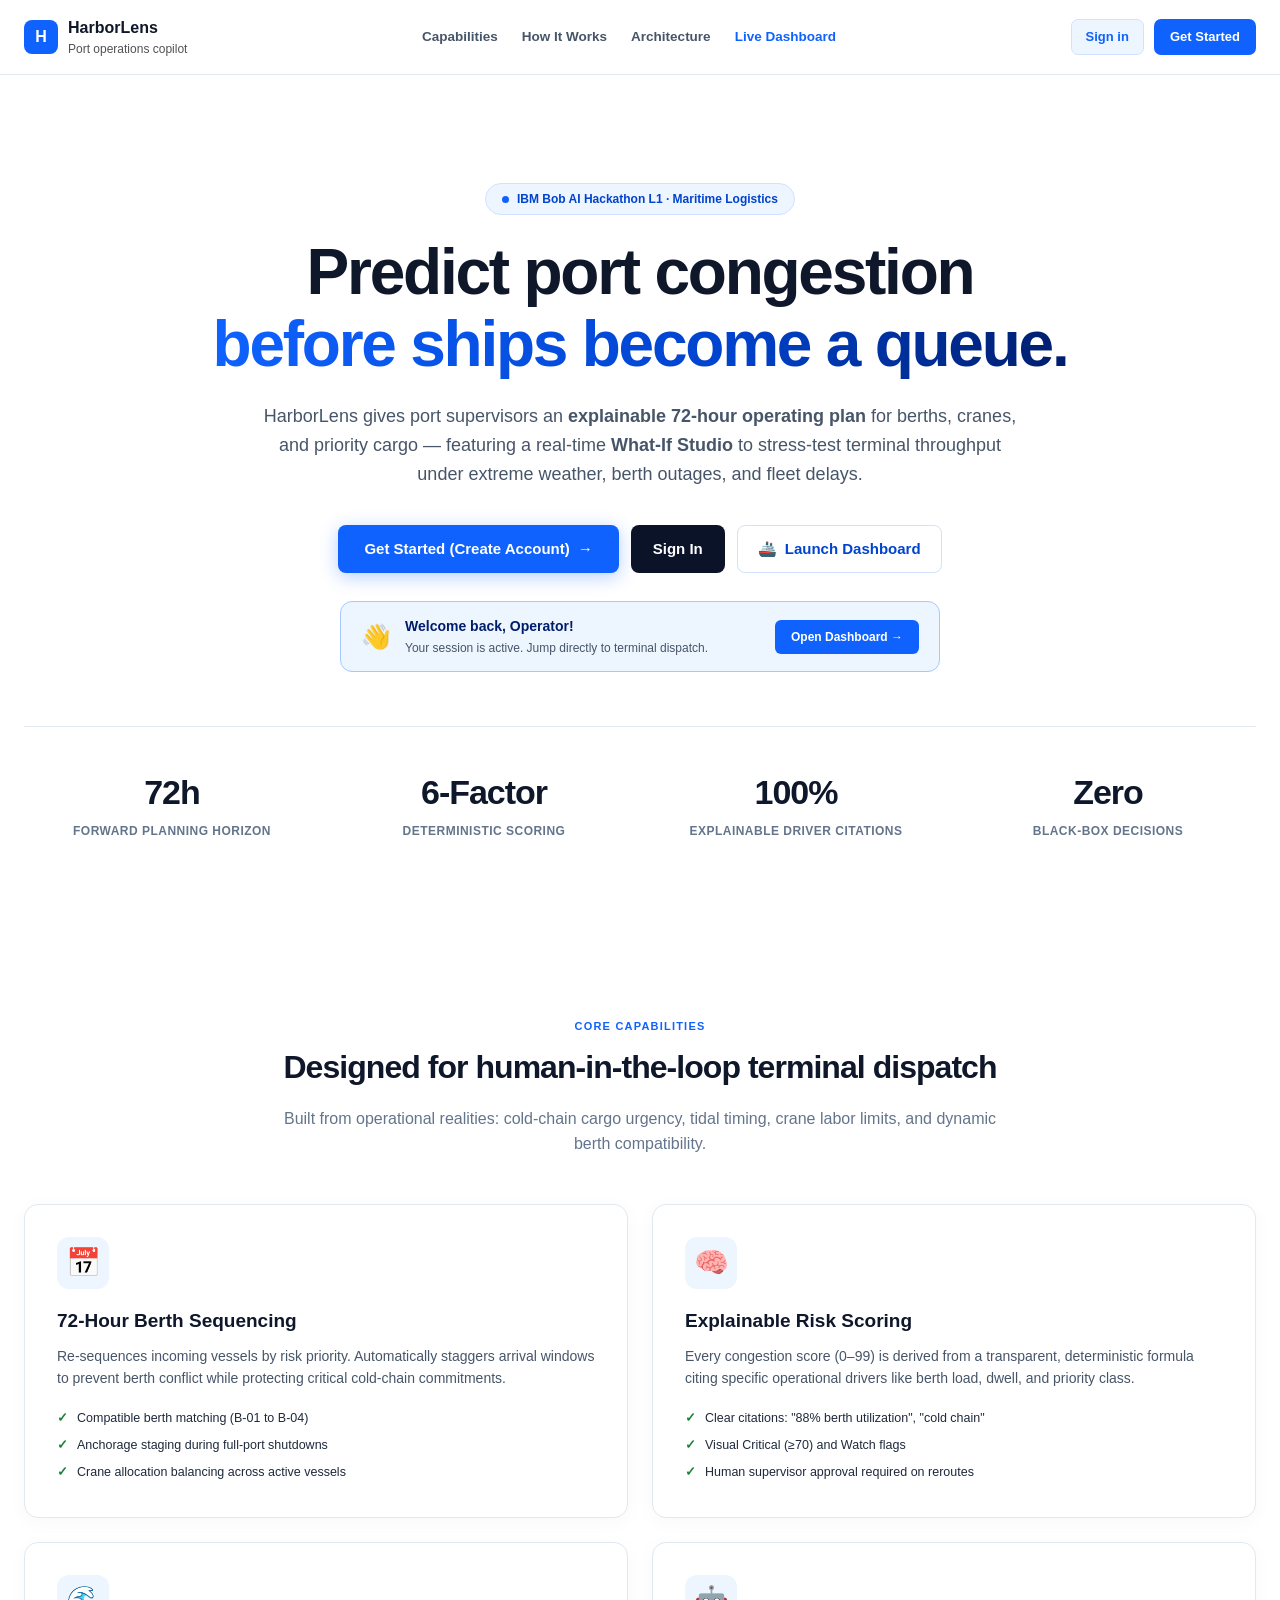
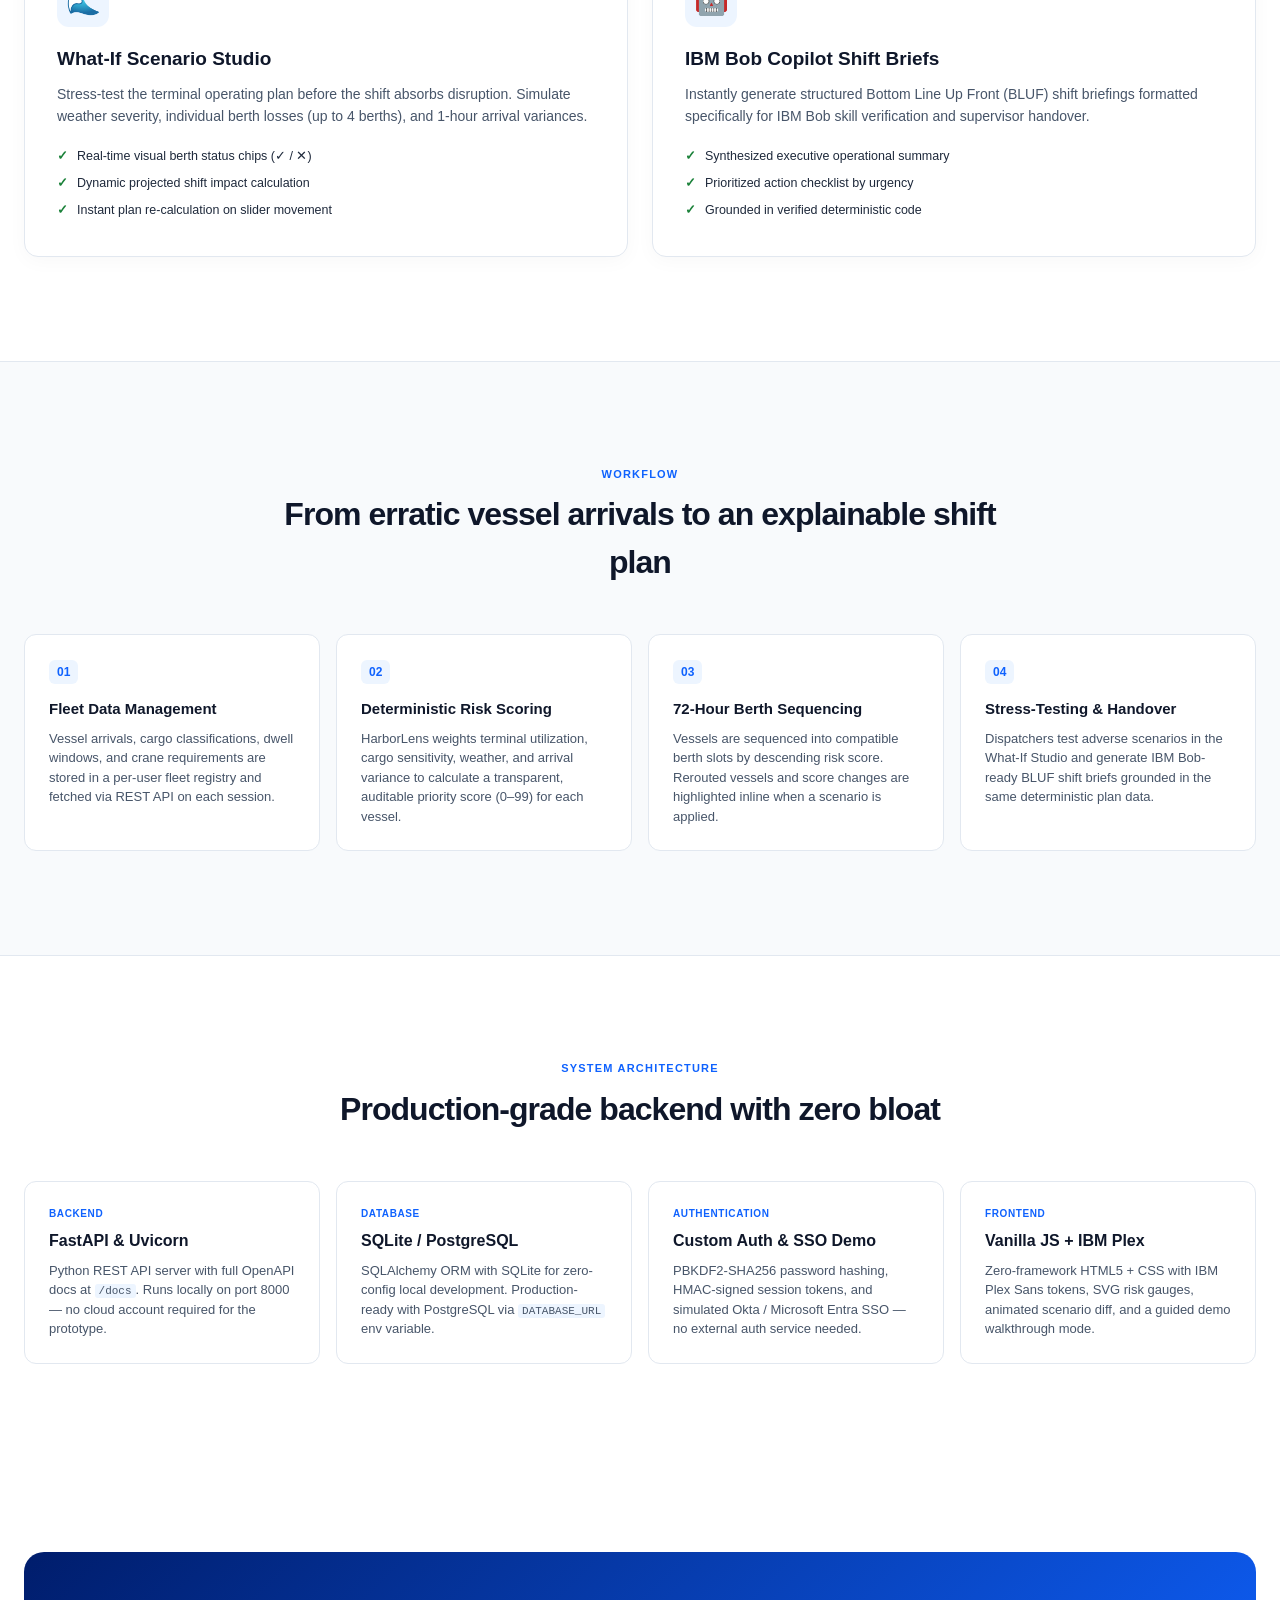
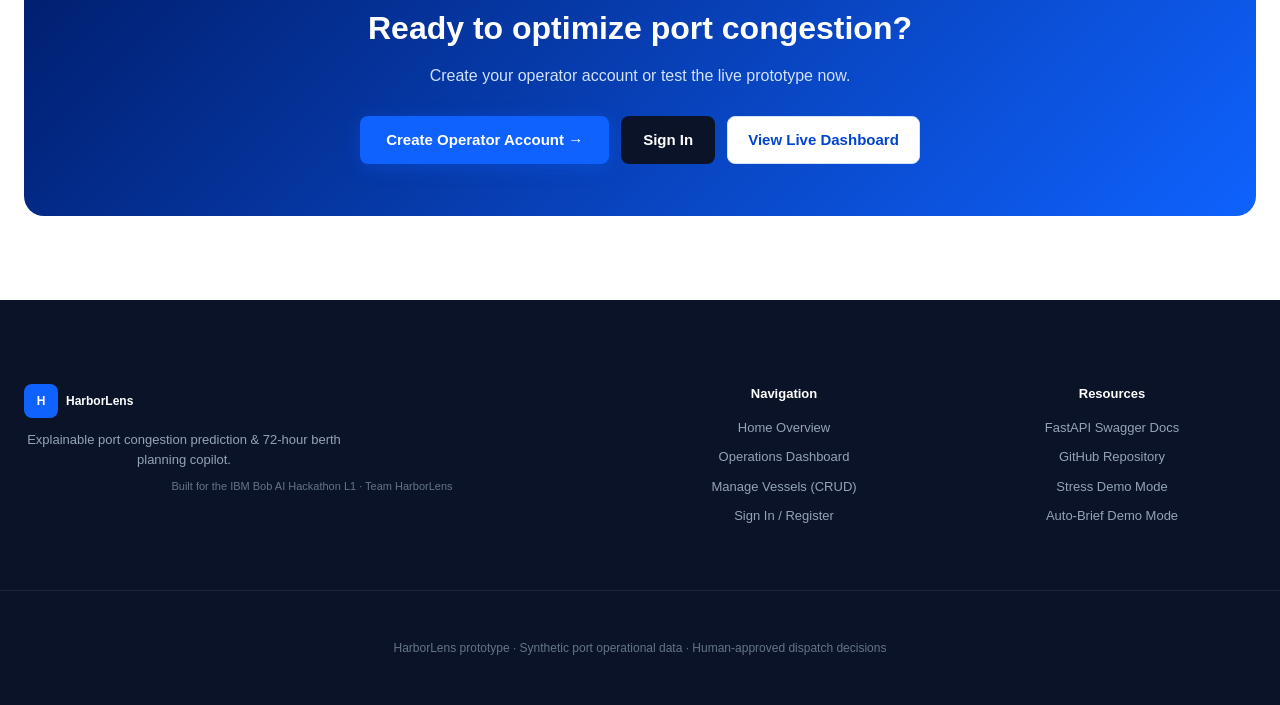
==== commit 58351373: "feat: UI overhaul — ring gauges, utilization chart, polished brief, scenario diff, demo walkthrough," ====
--- a/src/frontend/index.html
+++ b/src/frontend/index.html
@@ -181,23 +181,23 @@
         <div class="workflow-steps">
           <div class="step-card">
             <span class="step-number">01</span>
-            <h4>Dynamic Fleet Ingestion</h4>
-            <p>Vessel arrivals, cargo classifications, dwell windows, and crane requirements are fetched live from PostgreSQL REST APIs.</p>
+            <h4>Fleet Data Management</h4>
+            <p>Vessel arrivals, cargo classifications, dwell windows, and crane requirements are stored in a per-user fleet registry and fetched via REST API on each session.</p>
           </div>
           <div class="step-card">
             <span class="step-number">02</span>
             <h4>Deterministic Risk Scoring</h4>
-            <p>HarborLens weights terminal utilization, cargo sensitivity, and weather to calculate explainable priority scores.</p>
+            <p>HarborLens weights terminal utilization, cargo sensitivity, weather, and arrival variance to calculate a transparent, auditable priority score (0–99) for each vessel.</p>
           </div>
           <div class="step-card">
             <span class="step-number">03</span>
-            <h4>72-Hour Optimization</h4>
-            <p>Vessels are sequenced into compatible berth slots, flagging any deviations requiring supervisor confirmation.</p>
+            <h4>72-Hour Berth Sequencing</h4>
+            <p>Vessels are sequenced into compatible berth slots by descending risk score. Rerouted vessels and score changes are highlighted inline when a scenario is applied.</p>
           </div>
           <div class="step-card">
             <span class="step-number">04</span>
             <h4>Stress-Testing & Handover</h4>
-            <p>Dispatchers test adverse scenarios in What-If Studio and export IBM Bob-ready shift briefs for crew handover.</p>
+            <p>Dispatchers test adverse scenarios in the What-If Studio and generate IBM Bob-ready BLUF shift briefs grounded in the same deterministic plan data.</p>
           </div>
         </div>
       </div>
@@ -215,22 +215,22 @@
           <div class="tech-card">
             <div class="tech-badge">BACKEND</div>
             <h3>FastAPI & Uvicorn</h3>
-            <p>High-performance asynchronous Python API server with automated OpenAPI docs and sub-millisecond endpoints.</p>
+            <p>Python REST API server with full OpenAPI docs at <code style="font-size:11px;background:#edf5ff;padding:1px 4px;border-radius:3px">/docs</code>. Runs locally on port 8000 — no cloud account required for the prototype.</p>
           </div>
           <div class="tech-card">
             <div class="tech-badge">DATABASE</div>
-            <h3>PostgreSQL & SQLAlchemy</h3>
-            <p>Persistent relational storage for fleet manifests and operator user accounts, hosted on Neon cloud.</p>
+            <h3>SQLite / PostgreSQL</h3>
+            <p>SQLAlchemy ORM with SQLite for zero-config local development. Production-ready with PostgreSQL via <code style="font-size:11px;background:#edf5ff;padding:1px 4px;border-radius:3px">DATABASE_URL</code> env variable.</p>
           </div>
           <div class="tech-card">
             <div class="tech-badge">AUTHENTICATION</div>
-            <h3>Enterprise Auth & SSO</h3>
-            <p>Salted PBKDF2-SHA256 password hashing, signed HMAC tokens, and mock integration for Okta and Microsoft Entra.</p>
+            <h3>Custom Auth & SSO Demo</h3>
+            <p>PBKDF2-SHA256 password hashing, HMAC-signed session tokens, and simulated Okta / Microsoft Entra SSO — no external auth service needed.</p>
           </div>
           <div class="tech-card">
             <div class="tech-badge">FRONTEND</div>
-            <h3>IBM Carbon Aesthetics</h3>
-            <p>Vanilla JavaScript, accessible semantic HTML5, and curated CSS tokens matching enterprise IBM Plex standards.</p>
+            <h3>Vanilla JS + IBM Plex</h3>
+            <p>Zero-framework HTML5 + CSS with IBM Plex Sans tokens, SVG risk gauges, animated scenario diff, and a guided demo walkthrough mode.</p>
           </div>
         </div>
       </div>
--- a/src/frontend/styles.css
+++ b/src/frontend/styles.css
@@ -243,3 +243,149 @@
 
 @media(max-width:760px){.shell{padding:16px}.topbar-status{display:none}.hero{padding:38px 0 28px;align-items:start;flex-direction:column}.metrics{grid-template-columns:1fr 1fr}.dashboard-grid{grid-template-columns:1fr}.brief-grid{grid-template-columns:1fr}.vessel{grid-template-columns:39px 1fr}.vessel .action{grid-column:2;text-align:left}.form-grid,.form-grid-3{grid-template-columns:1fr}.admin-stats{grid-template-columns:1fr 1fr}.action-cell{flex-direction:column}.auth-card{padding:26px 20px}.landing-nav-links{display:none}.landing-stats-grid,.capabilities-grid,.workflow-steps,.tech-grid,.landing-footer-shell{grid-template-columns:1fr}.cta-banner-card{padding:36px 20px}}
 
+
+/* ======================================================
+   NEW ENHANCEMENTS — Tasks 1-6
+   ====================================================== */
+
+/* ---- Risk Ring Gauge ---- */
+.risk-ring-wrap{position:relative;width:56px;height:56px;border-radius:12px;display:grid;place-items:center;flex-shrink:0}
+.risk-ring-score{position:absolute;font-size:13px;font-weight:800;letter-spacing:-.02em;pointer-events:none}
+
+/* ---- Vessel card overhaul ---- */
+.vessel{display:flex;align-items:flex-start;gap:14px;padding:16px 18px;border-bottom:1px solid var(--line);transition:background .15s}
+.vessel:last-child{border-bottom:none}
+.vessel:hover{background:#f4f7fb}
+.critical-vessel{border-left:3px solid var(--red);background:#fff8f8}
+.critical-vessel:hover{background:#fff1f1}
+.watch-vessel{border-left:3px solid var(--amber);background:#fdfbf0}
+.watch-vessel:hover{background:#fdf9ea}
+.vessel-info{flex:1;min-width:0}
+.vessel-header-row{display:flex;align-items:center;gap:8px;flex-wrap:wrap;margin-bottom:6px}
+.vessel-header-row h3{margin:0;font-size:14px;font-weight:800;color:var(--ink)}
+.vessel-eta{font-size:12px}
+.vessel-meta-row{display:flex;align-items:center;gap:10px;flex-wrap:wrap;margin-bottom:4px}
+.vessel-cargo{font-size:12px;color:var(--muted)}
+.vessel-drivers{margin:4px 0 0;font-size:11.5px;color:var(--muted);line-height:1.4}
+
+/* ---- Level badges ---- */
+.level-badge{font-size:10px;font-weight:800;padding:2px 7px;border-radius:99px;letter-spacing:.04em}
+.level-critical{background:#fff1f1;color:var(--red);border:1px solid #ffd7d9}
+.level-watch{background:#fdf9ea;color:#8a6500;border:1px solid #f6e499}
+.level-normal{background:#defbe6;color:#0e6027;border:1px solid #b4ecc3}
+
+/* ---- Priority pills ---- */
+.priority-pill{font-size:10px;font-weight:700;padding:2px 8px;border-radius:99px;white-space:nowrap}
+.pill-cold{background:#e5f6ff;color:#0043ce}
+.pill-conn{background:#fff8e1;color:#8a6500}
+.pill-high{background:#fff1f1;color:#a2191f}
+.pill-std{background:#e8f5ed;color:#0e6027}
+
+/* ---- Inline utilization bar ---- */
+.util-inline{display:flex;align-items:center;gap:5px;min-width:90px}
+.util-inline-track{flex:1;height:5px;border-radius:3px;background:#e0e0e0;overflow:hidden}
+.util-inline-fill{height:100%;border-radius:3px;transition:width .4s ease}
+.util-inline-val{font-size:10px;font-weight:700;color:var(--muted);min-width:28px}
+
+/* ---- Action column ---- */
+.action{font-size:11px;font-weight:700;color:var(--muted);white-space:nowrap;padding:5px 10px;border-radius:6px;background:var(--bg);border:1px solid var(--line);text-align:center;align-self:center;flex-shrink:0}
+.action-urgent{background:#fff1f1;border-color:#ffd7d9;color:var(--red)}
+
+/* ---- Metric card coloring ---- */
+.metric-critical{border-color:#ffd7d9;background:#fff8f8}
+.metric-critical strong{color:var(--red)}
+.metric-warn{border-color:#f6e499;background:#fdfbf0}
+.metric-warn strong{color:#8a6500}
+.metric em{font-style:normal;font-size:11px;color:var(--muted);display:block;margin-top:2px}
+
+/* ---- Utilization chart panel ---- */
+.util-chart-panel{padding:18px 22px;margin-bottom:20px}
+.util-chart-wrap{padding:10px 0 4px;overflow-x:auto}
+.util-chart-legend{display:flex;align-items:center;gap:6px;font-size:11px}
+.util-legend-dot{display:inline-block;width:9px;height:9px;border-radius:50%}
+
+/* ---- Plan row diff highlighting ---- */
+.plan-row-changed{background:#fffbe6;animation:row-flash .5s ease}
+@keyframes row-flash{from{background:#fff3c4}to{background:#fffbe6}}
+.berth-diff{font-size:11px;color:var(--muted);text-decoration:line-through;margin-right:2px}
+.score-diff{font-size:10px;font-weight:800;padding:1px 5px;border-radius:4px;margin-left:4px}
+.score-up{background:#fff1f1;color:var(--red)}
+.score-down{background:#defbe6;color:#0e6027}
+
+/* ---- Diff notice banner ---- */
+.diff-notice{display:flex;align-items:center;gap:10px;background:#fffbe6;border:1.5px solid #f6e499;border-radius:10px;padding:11px 16px;font-size:13px;margin-bottom:14px;color:#4a3800;flex-wrap:wrap}
+.diff-dismiss{margin-left:auto;background:none;border:none;font-size:14px;cursor:pointer;color:var(--muted);padding:2px 6px;border-radius:5px}
+.diff-dismiss:hover{background:var(--line)}
+
+/* ---- Polished Brief Panel ---- */
+.brief-header-meta{display:flex;align-items:center;gap:10px;padding:0 0 14px;margin-bottom:14px;border-bottom:1px solid var(--line);flex-wrap:wrap}
+.brief-timestamp{font-size:11px;color:var(--muted);font-weight:600}
+.brief-stress-badge{font-size:11px;font-weight:800;padding:3px 10px;border-radius:99px;background:#fff1f1;color:var(--red);border:1px solid #ffd7d9}
+.brief-baseline-badge{font-size:11px;font-weight:800;padding:3px 10px;border-radius:99px;background:#defbe6;color:#0e6027;border:1px solid #b4ecc3}
+.brief-grid{display:grid;grid-template-columns:1fr 1fr;gap:24px}
+.brief-col{display:flex;flex-direction:column;gap:16px}
+.brief-section{background:#f7f9fc;border:1px solid var(--line);border-radius:10px;padding:16px 18px}
+.brief-section-title{font-size:12px;font-weight:800;color:var(--ink);letter-spacing:.04em;margin:0 0 10px;display:flex;align-items:center;gap:6px}
+.brief-bluf-text{font-size:13.5px;line-height:1.6;margin:0;color:var(--ink)}
+.brief-alert{color:var(--red)}
+.brief-actions{display:flex;flex-direction:column;gap:8px}
+.brief-action-row{display:flex;align-items:flex-start;gap:10px;background:var(--surface);border:1px solid var(--line);border-radius:8px;padding:10px 12px}
+.brief-action-num{width:20px;height:20px;background:var(--blue);color:#fff;border-radius:50%;display:grid;place-items:center;font-size:11px;font-weight:800;flex-shrink:0}
+.brief-action-sub{font-size:11px;color:var(--muted);margin-top:2px}
+.brief-risk-pill{font-size:12px;font-weight:800;padding:3px 8px;border-radius:6px;align-self:center;flex-shrink:0;margin-left:auto}
+.pill-risk-crit{background:#fff1f1;color:var(--red)}
+.pill-risk-watch{background:#fdf9ea;color:#8a6500}
+.brief-ok{font-size:13px;color:#0e6027;margin:0}
+.brief-risk-table{width:100%;border-collapse:collapse;font-size:12px}
+.brief-risk-table th{text-align:left;font-size:10px;font-weight:800;color:var(--muted);padding:4px 8px;border-bottom:1px solid var(--line);letter-spacing:.04em}
+.brief-risk-table td{padding:6px 8px;border-bottom:1px solid #f0f0f0;vertical-align:middle}
+.brief-risk-table tr:last-child td{border-bottom:none}
+.brief-drivers-cell{max-width:140px;font-size:11px;color:var(--muted)}
+.ring-small-wrap{display:inline-flex;align-items:center}
+.brief-checks{margin:0;padding-left:18px;font-size:12.5px;line-height:1.7;color:var(--ink)}
+.brief-checks li{margin-bottom:2px}
+.brief-bob-box{background:#edf5ff;border-color:#a6c8ff}
+.brief-bob-box code{font-size:11px;background:rgba(15,98,254,.1);padding:2px 5px;border-radius:4px;color:#0043ce}
+.brief-bob-box em{font-size:12px;color:#0043ce;font-style:italic}
+
+/* ---- Demo walkthrough overlay ---- */
+.demo-overlay{position:absolute;top:0;left:0;width:100%;pointer-events:none;z-index:500}
+.demo-highlight{position:absolute;border:2.5px solid var(--blue);border-radius:12px;pointer-events:none;box-shadow:0 0 0 3000px rgba(0,0,0,.35);z-index:501;transition:all .3s ease}
+.demo-tooltip{position:fixed;bottom:28px;left:50%;transform:translateX(-50%);background:var(--surface);border:1.5px solid var(--line);border-radius:14px;padding:18px 22px 16px;width:min(480px,90vw);box-shadow:0 8px 32px rgba(0,0,0,.18);z-index:600;pointer-events:auto}
+.demo-tooltip-header{display:flex;justify-content:space-between;align-items:center;margin-bottom:10px}
+.demo-step-counter{font-size:11px;font-weight:800;color:var(--blue);letter-spacing:.04em;background:#edf5ff;padding:2px 8px;border-radius:99px}
+.demo-close{background:none;border:none;font-size:12px;font-weight:700;color:var(--muted);cursor:pointer;padding:3px 8px;border-radius:6px}
+.demo-close:hover{background:var(--line);color:var(--ink)}
+.demo-tooltip h4{margin:0 0 6px;font-size:15px;font-weight:800;color:var(--ink)}
+.demo-tooltip p{margin:0 0 14px;font-size:13px;color:var(--muted);line-height:1.5}
+.demo-tooltip-footer{display:flex;align-items:center;justify-content:space-between;gap:10px}
+.demo-nav-btn{padding:8px 16px;font-size:13px}
+.demo-dots{display:flex;gap:6px;align-items:center}
+.demo-dot{width:7px;height:7px;border-radius:50%;background:var(--line);transition:background .2s}
+.demo-dot.active{background:var(--blue)}
+
+@media(max-width:760px){.brief-grid{grid-template-columns:1fr}.vessel{flex-wrap:wrap}.risk-ring-wrap{width:48px;height:48px}}
+
+/* ---- Welcome-Back Banner ---- */
+.welcome-back-banner{display:flex;align-items:center;justify-content:space-between;gap:14px;background:#edf5ff;border:1.5px solid #a6c8ff;border-radius:12px;padding:13px 18px;margin:0 0 18px;transition:opacity .3s ease}
+.wb-content{display:flex;align-items:center;gap:12px}
+.wb-icon{font-size:22px;line-height:1}
+.welcome-back-banner strong{display:block;font-size:14px;color:#001d6c;line-height:1.3}
+.welcome-back-banner p{margin:2px 0 0;font-size:12px;color:#475569;line-height:1.4}
+.wb-dismiss{background:none;border:1px solid #a6c8ff;color:#0043ce;font-size:13px;font-weight:700;width:28px;height:28px;border-radius:6px;cursor:pointer;display:grid;place-items:center;flex-shrink:0;transition:background .15s}
+.wb-dismiss:hover{background:#d0e2ff}
+
+/* ---- Onboarding Overlay (first-time user) ---- */
+.onboarding-overlay{position:fixed;inset:0;background:rgba(22,22,22,.6);backdrop-filter:blur(4px);z-index:800;display:grid;place-items:center;transition:opacity .35s ease}
+.onboarding-card{background:var(--surface);border-radius:18px;padding:36px 38px 28px;width:min(500px,92vw);box-shadow:0 24px 64px rgba(0,0,0,.24);position:relative}
+.onboarding-progress{display:flex;gap:8px;justify-content:center;margin-bottom:28px}
+.onboarding-step-dot{width:8px;height:8px;border-radius:50%;background:var(--line);transition:background .2s,transform .2s}
+.onboarding-step-dot.active{background:var(--blue);transform:scale(1.3)}
+.onboarding-slides{min-height:160px}
+.onboarding-slide{display:none;text-align:center;animation:slide-in .25s ease}
+.onboarding-slide.active{display:block}
+@keyframes slide-in{from{opacity:0;transform:translateY(8px)}to{opacity:1;transform:translateY(0)}}
+.onboarding-icon{font-size:38px;margin-bottom:14px;line-height:1}
+.onboarding-card h2{font-size:22px;font-weight:800;margin:0 0 10px;color:var(--ink);letter-spacing:-.02em}
+.onboarding-card p{font-size:14px;color:var(--muted);line-height:1.6;margin:0}
+.onboarding-actions{display:flex;justify-content:space-between;align-items:center;gap:10px;margin-top:28px;padding-top:20px;border-top:1px solid var(--line)}
